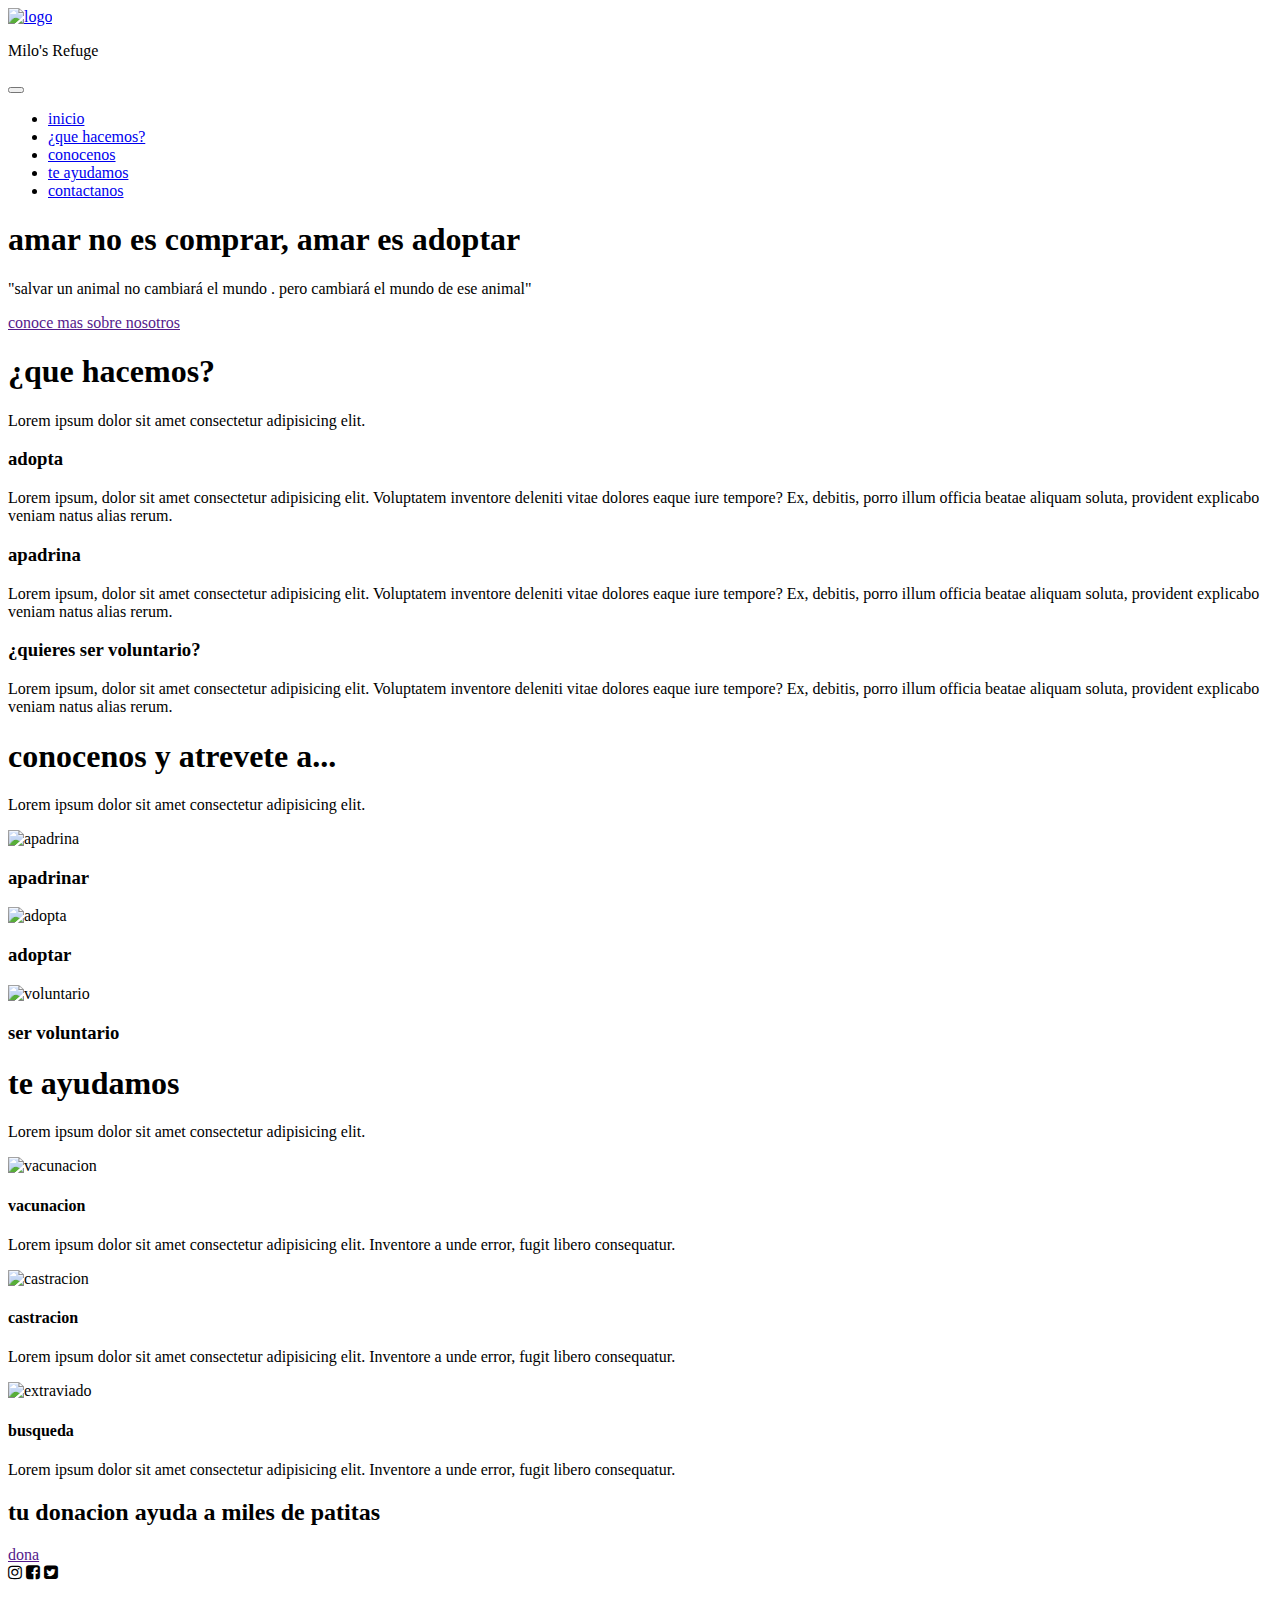
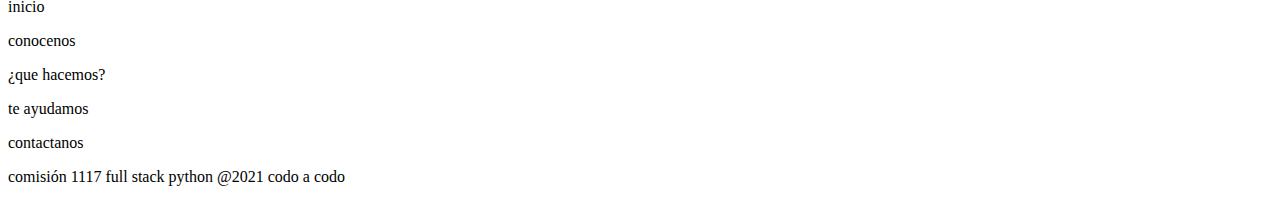
==== index.html @ b8a0d8cb "Primer commit del proyecto" ====
<!DOCTYPE html>
<html lang="en">
<head>
    <meta charset="UTF-8">
    <meta http-equiv="X-UA-Compatible" content="IE=edge">
    <meta name="viewport" content="width=device-width, initial-scale=1.0">
    <link rel="preconnect" href="https://fonts.googleapis.com">
    <link rel="preconnect" href="https://fonts.gstatic.com" crossorigin>
    <link href="https://fonts.googleapis.com/css2?family=Poppins:wght@400;700&display=swap" rel="stylesheet">
    <link rel="stylesheet" href="https://cdnjs.cloudflare.com/ajax/libs/font-awesome/4.7.0/css/font-awesome.min.css">
    <link rel="stylesheet" href="/milosRefugio/CSS/bootstrap.min.css">
    <link rel="stylesheet" href="/milosRefugio/CSS/style.css">
    <title>milo's refuge</title>
</head>
<body>
    <section class="header" >
        <nav class="navbar navbar-expand-lg navbar-light bg-">
            <a href="#"><img src="/milosRefugio/assets/gatito.png" alt="logo"></a>
            <p class="milo">Milo's Refuge</p>
        <div class="container-fluid">
          <button class="navbar-toggler" type="button" data-bs-toggle="collapse" data-bs-target="#navbarTogglerDemo01" aria-controls="navbarTogglerDemo01" aria-expanded="false" aria-label="Toggle navigation">
            <span class="navbar-toggler-icon"></span>
          </button>
          <div class="collapse navbar-collapse" id="navbarTogglerDemo01">
            <ul class="navbar-nav me-auto mb-7 mb-lg-0 ">
              <li class="nav-item2">
                <a class="nav-link text-primary" aria-current="page" href="#">inicio</a>
              </li>
              <li class="nav-item2">
                <a class="nav-link text-white" href="/milosRefugio/queHacemos.html">¿que hacemos?</a>
              </li>
              <li class="nav-item2">
                <a class="nav-link text-white" href="/milosRefugio/conocenos.html">conocenos</a>
              </li>
              <li class="nav-item2">
                <a class="nav-link text-white" href="/milosRefugio/teAyudamos.html">te ayudamos</a>
              </li>
              <li class="nav-item2">
                <a class="nav-link text-white" href="/milosRefugio/teAyudamos.html">contactanos</a>
              </li>
            </ul>
          </div>
        </div>
      </nav>
        <div class="text-box">
            <h1>amar no es comprar, amar es adoptar</h1>
                <p>"salvar un animal no cambiará el mundo . pero cambiará el mundo de ese animal"</p>
                <a href="" class="btn">conoce mas sobre nosotros</a>
        </div>
    </section>

<!---------------- SECCION 1 ---------------->

    <section class="box-section">
        <h1>¿que hacemos?</h1>
            <p>Lorem ipsum dolor sit amet consectetur adipisicing elit.</p>
    
            <div class="row">
                <div class="box-col">
                    <h3>adopta</h3>
                    <p>Lorem ipsum, dolor sit amet consectetur adipisicing elit. 
                        Voluptatem inventore deleniti vitae dolores eaque iure tempore? 
                        Ex, debitis, porro illum officia beatae aliquam soluta, provident 
                        explicabo veniam natus alias rerum.</p>
                </div>
                <div class="box-col">
                    <h3>apadrina</h3>
                    <p>Lorem ipsum, dolor sit amet consectetur adipisicing elit. 
                        Voluptatem inventore deleniti vitae dolores eaque iure tempore? 
                        Ex, debitis, porro illum officia beatae aliquam soluta, provident 
                        explicabo veniam natus alias rerum.</p>
                </div>
                <div class="box-col">
                    <h3>¿quieres ser voluntario?</h3>
                    <p>Lorem ipsum, dolor sit amet consectetur adipisicing elit. 
                        Voluptatem inventore deleniti vitae dolores eaque iure tempore? 
                        Ex, debitis, porro illum officia beatae aliquam soluta, provident 
                        explicabo veniam natus alias rerum.</p>
                </div>
            </div>
        </section>

<!------------------ SECCION 2 ----------------->

    <section class="box-sectionDos">
        <h1>conocenos y atrevete a...</h1>
            <p>Lorem ipsum dolor sit amet consectetur adipisicing elit.</p>

            <div class="row">
                <div class="box-colDos">
                    <img src="/milosRefugio/assets/apadrina.jpg" alt="apadrina">
                        <div class="capa">
                                <h3>apadrinar</h3>
                        </div>
                </div>
                <div class="box-colDos">
                    <img src="/milosRefugio/assets/adopta.jpg" alt="adopta">
                        <div class="capa">
                                <h3>adoptar</h3>
                        </div>
                </div>
                <div class="box-colDos">
                <img src="/milosRefugio/assets/voluntario.jpg" alt="voluntario">
                    <div class="capa">
                            <h3>ser voluntario</h3>
                    </div>
                </div>
            </div>
    </section>

<!----------------------- SECCION 3 ------------------------->

    <section class="ayuda">
        <h1> te ayudamos </h1> 
        <p>Lorem ipsum dolor sit amet consectetur adipisicing elit.</p>

        <div class="row">
            <div class="ayuda-col">
                <img src="/milosRefugio/assets/vacunacion.jpg" alt="vacunacion">
                <h4>vacunacion</h4>
                <p>Lorem ipsum dolor sit amet consectetur adipisicing elit.
                    Inventore a unde error, fugit libero consequatur.</p>
            </div>
            <div class="ayuda-col">
                <img src="/milosRefugio/assets/castracion.jpg" alt="castracion">
                <h4>castracion</h4>
                <p>Lorem ipsum dolor sit amet consectetur adipisicing elit.
                    Inventore a unde error, fugit libero consequatur.</p>
            </div>
            <div class="ayuda-col">
                <img src="/milosRefugio/assets/se busca.jpg" alt="extraviado">
                <h4>busqueda</h4>
                <p>Lorem ipsum dolor sit amet consectetur adipisicing elit.
                    Inventore a unde error, fugit libero consequatur.</p>
            </div>
        </div>
    </section>

    <!------------------ SECCION 4 ----------------->

    <section class="donacion">
        <h2> tu donacion ayuda a miles de patitas </h2>
        <a href="" class="btn">dona</a>
    </section>

    <!------------------ FOOTER ----------------->

    <section class="footer">
            <div class='social'>
                <i class="fa fa-instagram"></i>
                <i class="fa fa-facebook-square"></i>
                <i class="fa fa-twitter-square"></i>
            </div>
            <div class='list'>
                <p>inicio</p>
                <p>conocenos</p>
                <p>¿que hacemos?</p>
                <p>te ayudamos</p>
                <p>contactanos</p>
            </div>
            <p class='copy-right'>
                comisión 1117 full stack python @2021 codo a codo
            </p>
        </section>
   <script src="/milosRefugio/JS/bootstrap.min.js"></script>
</body>
</html>
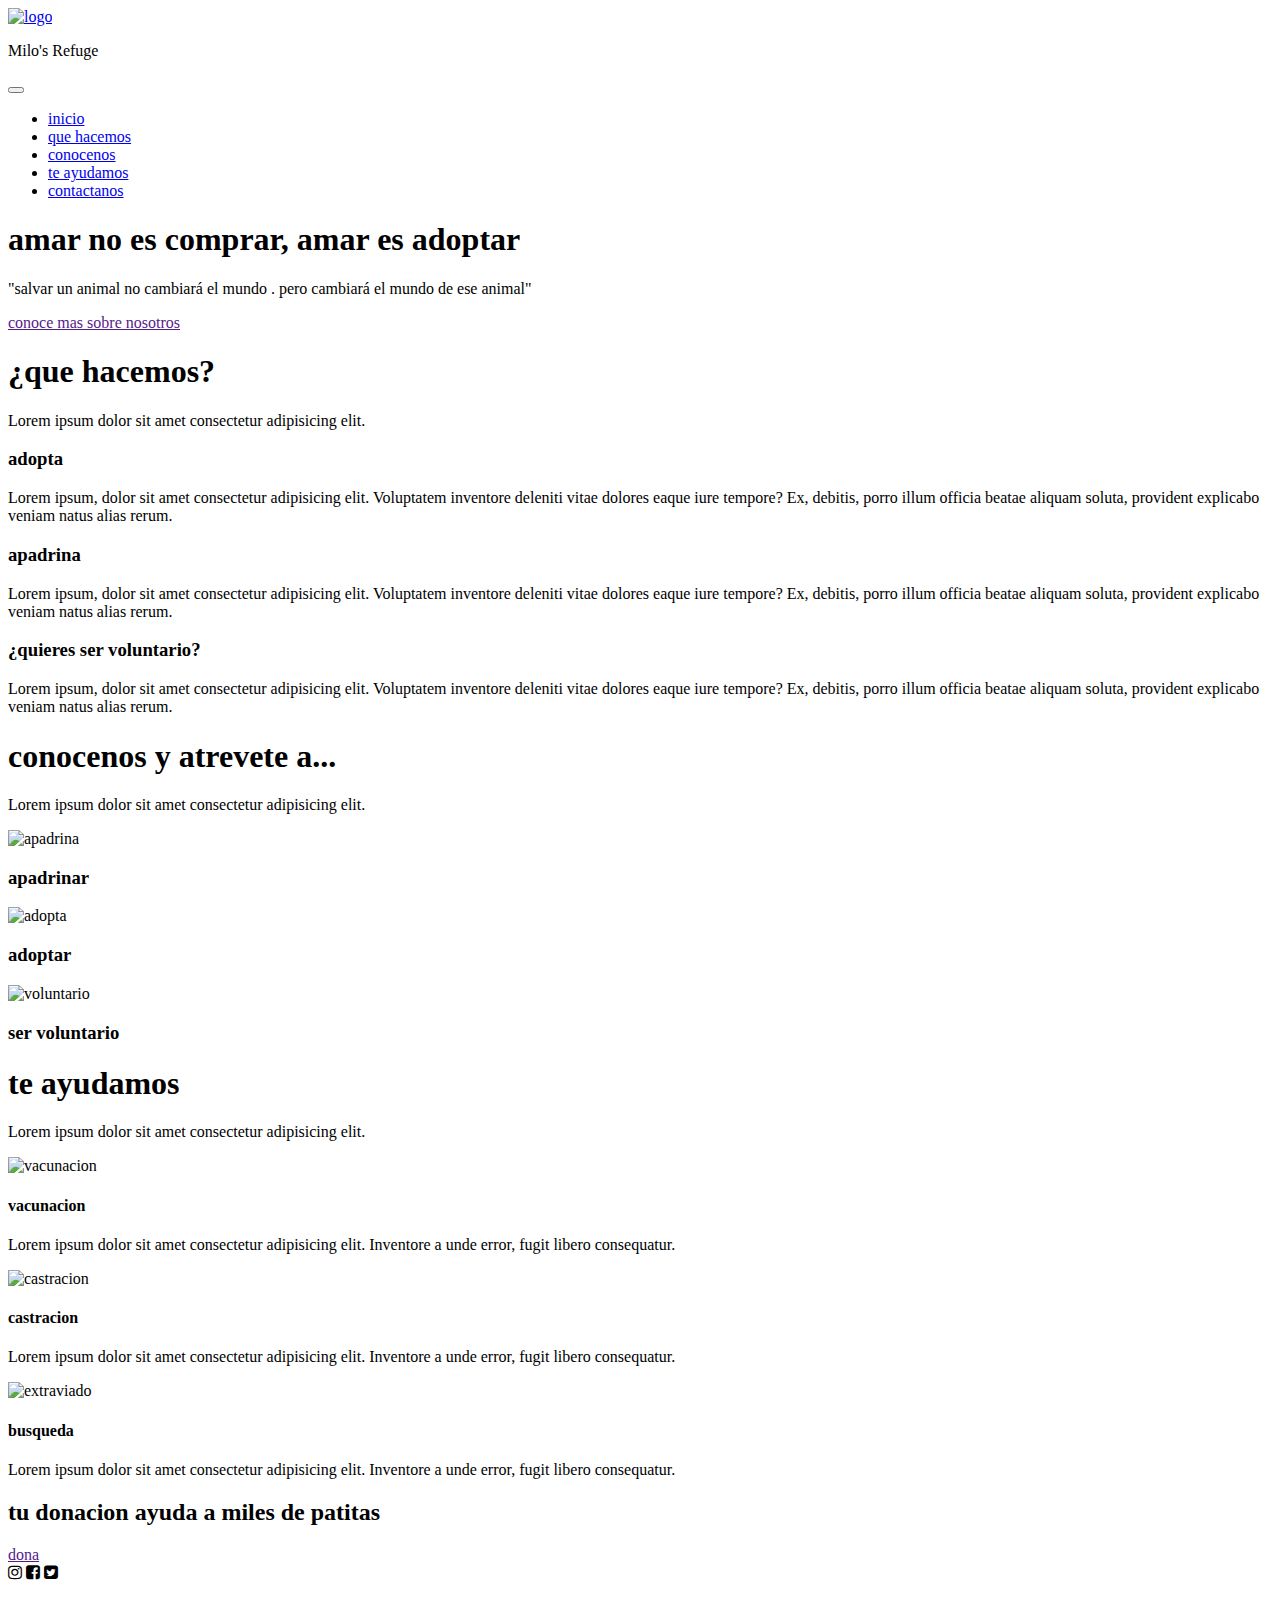
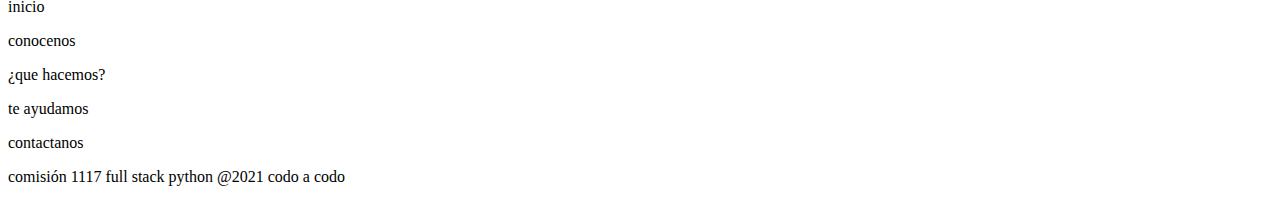
==== commit d2bddc0e: "tercera modificacion y dandole contenidos a las paginas" ====
--- a/index.html
+++ b/index.html
@@ -27,7 +27,7 @@
                 <a class="nav-link text-primary" aria-current="page" href="#">inicio</a>
               </li>
               <li class="nav-item2">
-                <a class="nav-link text-white" href="/milosRefugio/queHacemos.html">¿que hacemos?</a>
+                <a class="nav-link text-white" href="/milosRefugio/queHacemos.html">que hacemos</a>
               </li>
               <li class="nav-item2">
                 <a class="nav-link text-white" href="/milosRefugio/conocenos.html">conocenos</a>
@@ -36,7 +36,7 @@
                 <a class="nav-link text-white" href="/milosRefugio/teAyudamos.html">te ayudamos</a>
               </li>
               <li class="nav-item2">
-                <a class="nav-link text-white" href="/milosRefugio/teAyudamos.html">contactanos</a>
+                <a class="nav-link text-white" href="/milosRefugio/contactanos.html">contactanos</a>
               </li>
             </ul>
           </div>
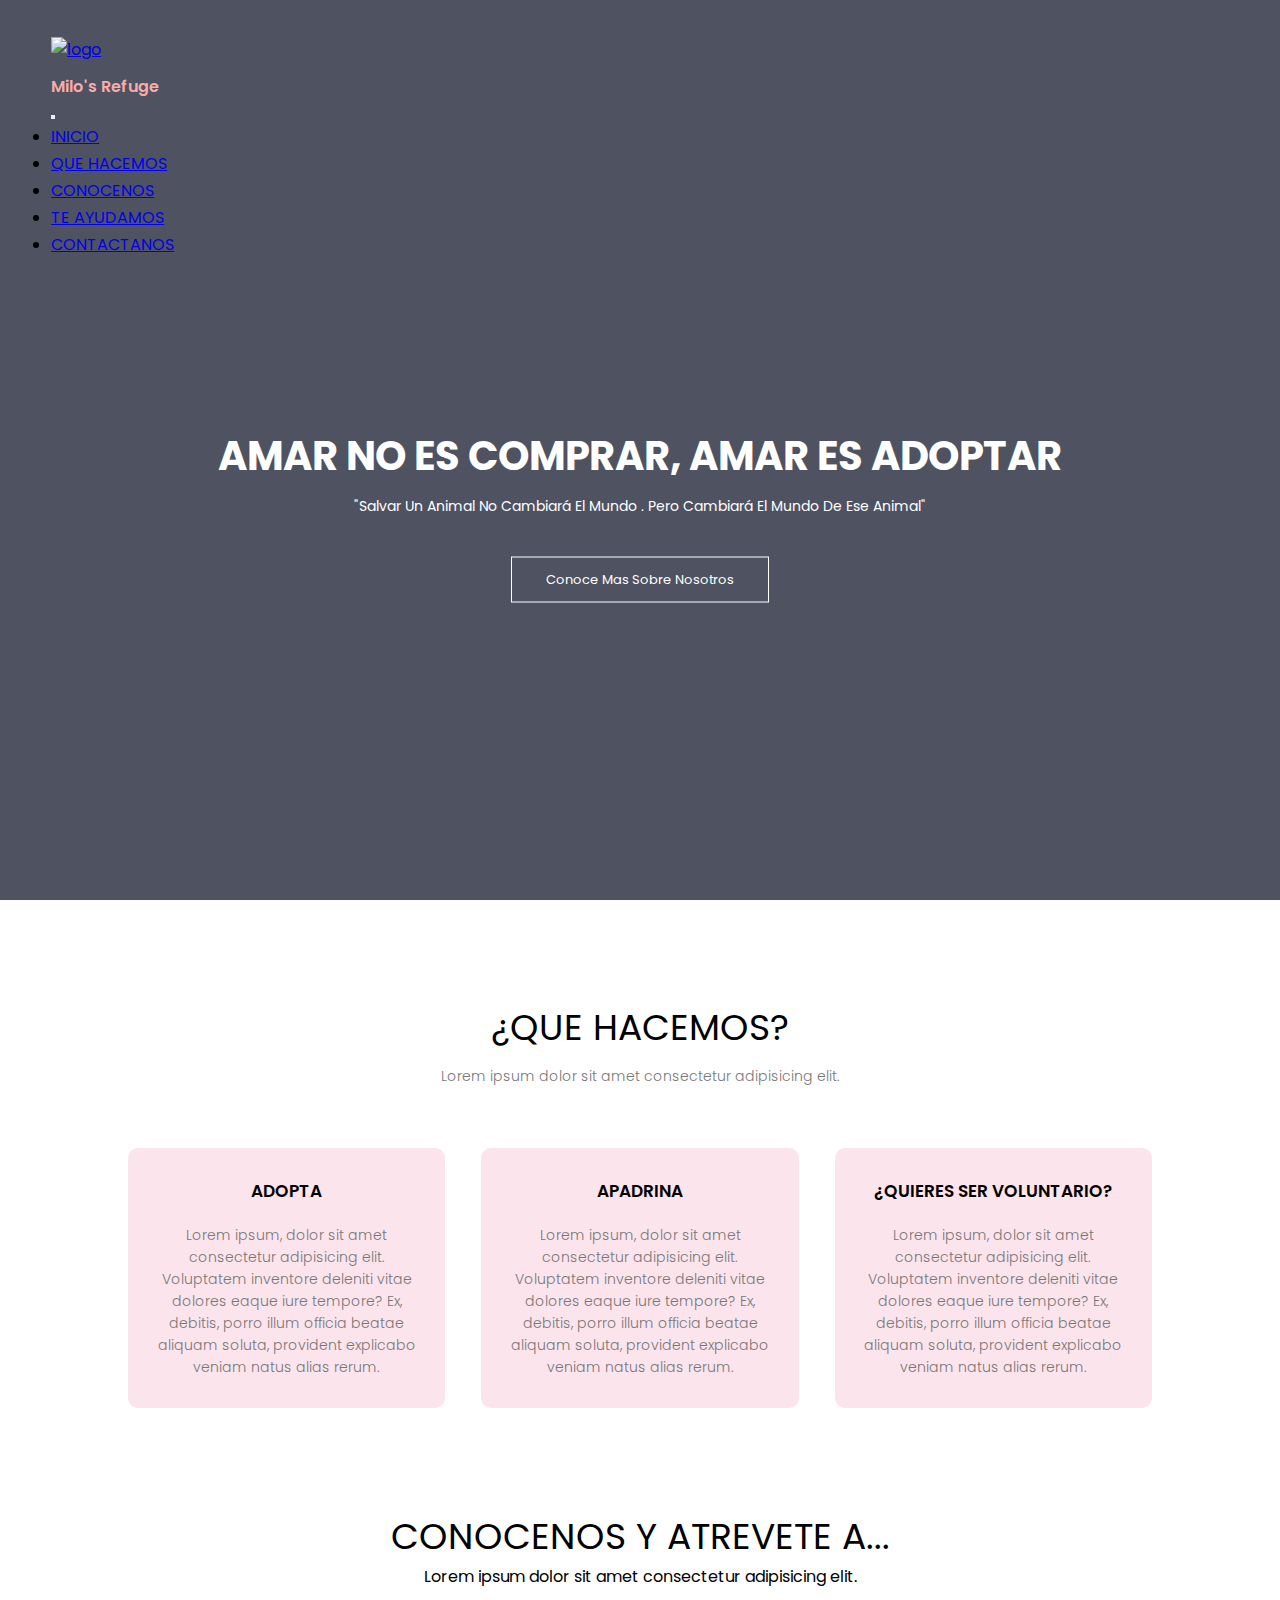
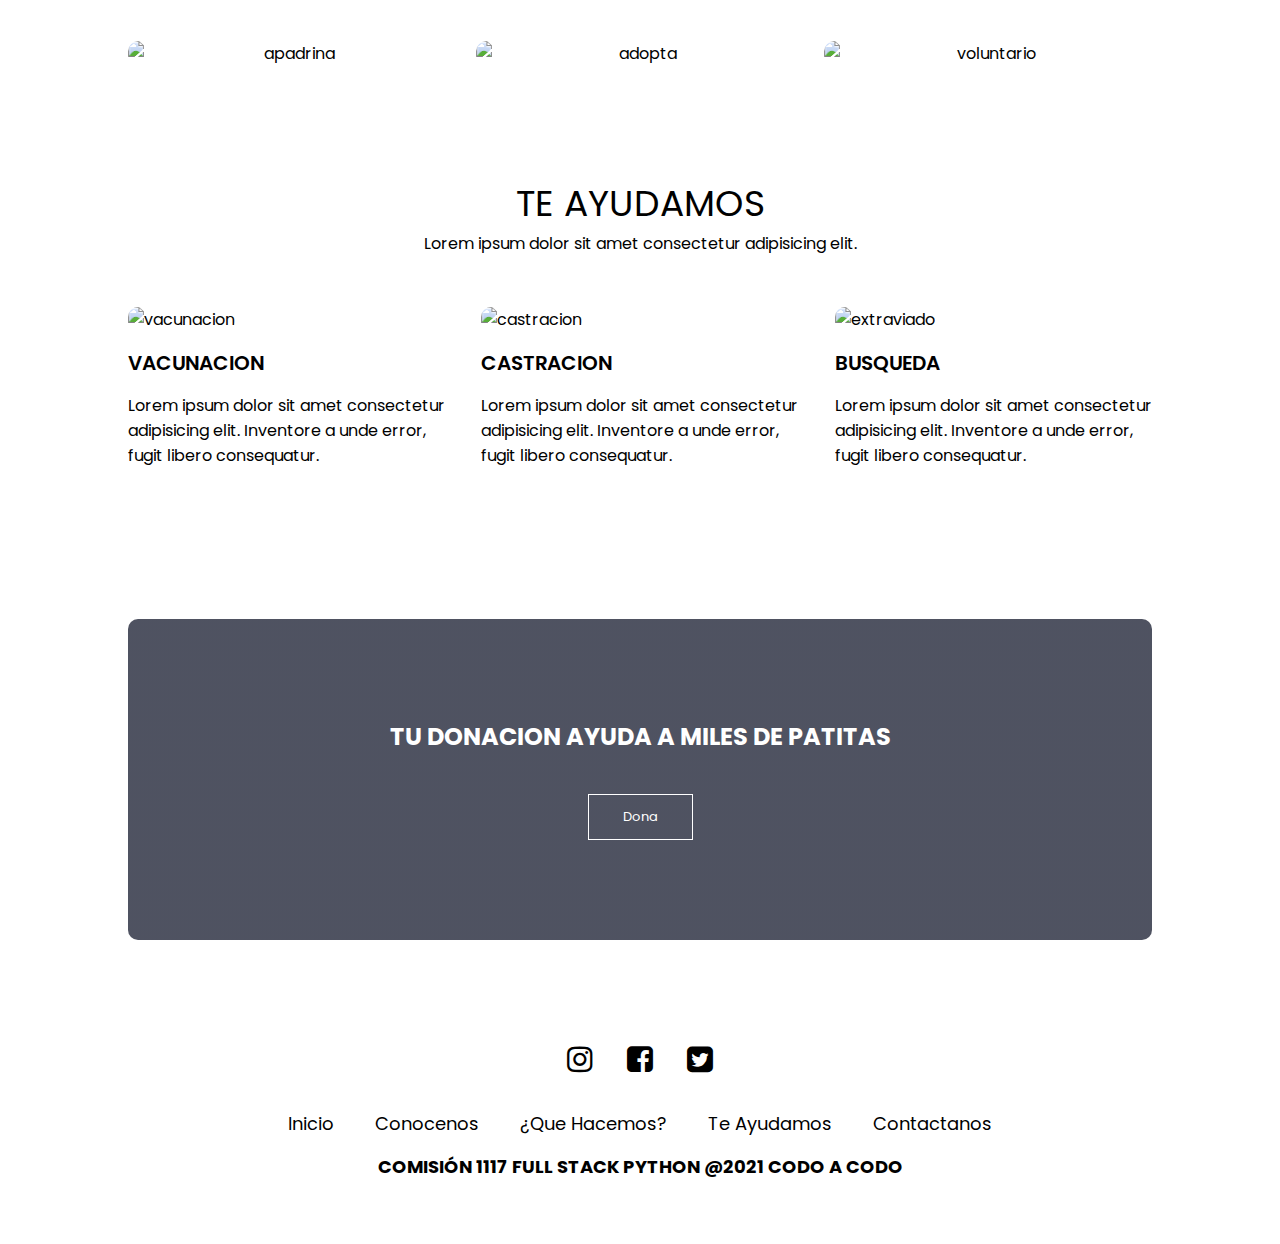
==== commit 0f74ac12: "modificado" ====
--- a/index.html
+++ b/index.html
@@ -9,7 +9,7 @@
     <link href="https://fonts.googleapis.com/css2?family=Poppins:wght@400;700&display=swap" rel="stylesheet">
     <link rel="stylesheet" href="https://cdnjs.cloudflare.com/ajax/libs/font-awesome/4.7.0/css/font-awesome.min.css">
     <link rel="stylesheet" href="/milosRefugio/CSS/bootstrap.min.css">
-    <link rel="stylesheet" href="/milosRefugio/CSS/style.css">
+    <link rel="stylesheet" href="style.css">
     <title>milo's refuge</title>
 </head>
 <body>
--- a/style.css
+++ b/style.css
@@ -0,0 +1,705 @@
+* {
+    padding: 0;
+    margin: 0;
+    font-family: 'Poppins', sans-serif;
+}
+
+/*---------------------HEADER--------------------*/
+
+.header {
+    min-height: 100vh;
+    width: 100%;
+    background-image: linear-gradient(rgba(4, 9, 30, 0.7), rgba(4, 9, 30, 0.7)), url(/milosRefugio/assets/bannerPrincipal.jpg);
+    background-position: center;
+    background-size: cover;
+    position: relative;
+}
+
+nav img {
+    padding-top: 1%;
+    width: 70px;
+
+}
+
+nav {
+    padding: 2% 4%;
+}
+
+.nav-item2 a {
+    text-transform: uppercase;
+    font-weight: 400;
+}
+
+.nav-item2 a::after {
+    content: '';
+    width: 0%;
+    height: 2px;
+    background: #faaca8;
+    display: block;
+    margin: auto;
+    transition: 0.5s;
+}
+
+.nav-item2 a:hover::after {
+    width: 80%;
+}
+
+.milo {
+    color: #faaca8;
+    font-weight: 600;
+    font-size: 16px;
+    margin-top: 1%;
+    margin-right: 2%;
+}
+
+.text-box {
+    margin-top: 5%;
+    width: 90%;
+    color: #fff;
+    position: absolute;
+    top: 50%;
+    left: 50%;
+    transform: translate(-50%, -50%);
+    text-align: center;
+}
+
+.text-box h1 {
+    font-size: 40px;
+    text-transform: uppercase;
+}
+
+.text-box p {
+    margin: 10px 0 40px;
+    font-size: 14px;
+    color: #fff;
+    text-transform: capitalize;
+}
+
+.btn {
+    display: inline-block;
+    text-decoration: none;
+    color: #fff;
+    border: 1px solid #fff;
+    padding: 12px 34px;
+    font-size: 13px;
+    background: transparent;
+    position: relative;
+    cursor: pointer;
+    text-transform: capitalize;
+}
+
+.btn:hover {
+    border: 1px solid #faaca8;
+    background: #faaca8;
+    transition: .5s;
+}
+
+
+/*-----------MEDIA QUERY HEADER-------------*/
+
+@media screen and (max-width: 700px) {
+
+    .text-box h1 {
+        font-size: 14px;
+    }
+
+    .nav-item2 a {
+        text-align: center;
+        font-size: 18px;
+        text-transform: uppercase;
+    }
+
+    .milo {
+        font-size: 12px;
+        margin-top: 5%;
+        margin-bottom: -4%;
+        margin-right: 5%;
+    }
+
+    nav img {
+        width: 50px;
+        position: absolute;
+        margin-left: 66%;
+    }
+}
+
+/*--------------- FIN --------------*/
+
+/*-------------- SECCION 1 ----------------*/
+
+.box-section {
+    width: 80%;
+    margin: auto;
+    text-align: center;
+    padding-top: 100px;
+}
+
+.box-section h1 {
+    text-transform: uppercase;
+    font-size: 36px;
+    font-weight: 400;
+}
+
+.box-section p {
+    color: #777;
+    font-size: 14px;
+    font-weight: 300;
+    line-height: 22px;
+    padding: 10px;
+
+}
+
+.row {
+    margin-top: 5%;
+    display: flex;
+    justify-content: space-between;
+}
+
+.box-col {
+    flex-basis: 31%;
+    background: #FCE4EC;
+    border-radius: 10px;
+    margin-bottom: 5%;
+    padding: 20px 12px;
+    box-sizing: border-box;
+    transition: 0.5s;
+}
+
+.box-col h3 {
+    font-size: 17px;
+    text-transform: uppercase;
+    text-align: center;
+    font-weight: 600;
+    margin: 10px 0;
+}
+
+.box-col:hover {
+    box-shadow: 0 0 20px 0 rgba(0, 0, 0, 0.2)
+}
+
+/*------------ MEDIA QUERY SECCION 1 -----------*/
+
+@media screen and (max-width: 700px) {
+    .row {
+        flex-direction: column;
+    }
+}
+
+/*--------------- FIN --------------*/
+
+/*----------------- SECCION 2 --------------*/
+
+.box-sectionDos {
+    width: 80%;
+    margin: auto;
+    text-align: center;
+    padding-top: 50px;
+}
+
+.box-sectionDos h1 {
+    text-transform: uppercase;
+    font-size: 36px;
+    font-weight: 400;
+}
+
+.box-colDos {
+    flex-basis: 32%;
+    border-radius: 10px;
+    margin-bottom: 30px;
+    position: relative;
+    overflow: hidden;
+}
+
+.box-colDos img {
+    width: 100%;
+    border-radius: 10px;
+    display: block;
+}
+
+.capa {
+    background: transparent;
+    height: 100%;
+    width: 100%;
+    position: absolute;
+    top: 0;
+    left: 0;
+    transition: 0.5s;
+}
+
+.capa:hover {
+    background: linear-gradient(to bottom, #ddd6f3, #faaca8);
+}
+
+.capa h3 {
+    width: 100%;
+    font-weight: 400;
+    color: #fff;
+    font-size: 30px;
+    bottom: 0;
+    left: 50%;
+    transform: translateX(-50%);
+    position: absolute;
+    text-transform: capitalize;
+    opacity: 0;
+    transition: 1s;
+}
+
+.capa:hover h3 {
+    bottom: 49%;
+    opacity: 1;
+}
+
+/*------------------ FIN -------------------*/
+
+/*------------------- SECCION 3 -------------------*/
+
+.ayuda {
+    width: 80%;
+    margin: auto;
+    text-align: center;
+    padding-top: 80px;
+}
+
+.ayuda h1 {
+    text-transform: uppercase;
+    font-size: 36px;
+    font-weight: 400;
+
+}
+
+.ayuda-col {
+    flex-basis: 31%;
+    border-radius: 10px;
+    margin-bottom: 5%;
+    text-align: left;
+}
+
+.ayuda-col img {
+    width: 100%;
+    border-radius: 10px;
+}
+
+.ayuda-col p {
+    padding: 0;
+    text-align: left;
+}
+
+.ayuda-col h4 {
+    font-weight: 600;
+    margin-bottom: 15px;
+    margin-top: 16px;
+    text-align: left;
+    font-size: 20px;
+    text-transform: uppercase;
+}
+
+/*--------------------- FIN -------------------*/
+
+/*---------------------- SECCION 4 ---------------------*/
+
+.donacion {
+    margin: 100px auto;
+    width: 80%;
+    background-image: linear-gradient(rgba(4, 9, 30, 0.7), rgba(4, 9, 30, 0.7)), url(/milosRefugio/assets/donacion.jpg);
+    background-position: center;
+    background-size: cover;
+    text-align: center;
+    border-radius: 10px;
+    padding: 100px 0;
+}
+
+.donacion h2 {
+    color: #fff;
+    text-transform: uppercase;
+    margin-bottom: 40px;
+    padding: 0;
+}
+
+/*---------- MEDIA QUERY SECCION 4 -----------*/
+
+@media screen and (max-width: 700px) {
+    .donacion h2 {
+        font-size: 20px;
+    }
+}
+
+/*------------------- FIN ---------------------*/
+
+/*-------------------- QUE HACEMOS SECCION ----------------------*/
+
+.sub-header {
+    min-height: 60vh;
+    width: 100%;
+    background-image: linear-gradient(rgba(4, 9, 30, 0.7), rgba(4, 9, 30, 0.7)), url(/milosRefugio/assets/bannerPuppies.jpg);
+    background-position: center;
+    background-size: cover;
+    color: #fff;
+}
+
+.sub-header h1 {
+    text-align: center;
+    margin-top: 100px;
+    text-transform: uppercase;
+}
+
+.content {
+    width: 80%;
+    margin: auto;
+    padding-top: 30px;
+    padding-bottom: 10%;
+}
+
+.content-col {
+    flex-basis: 48%;
+    padding: 30px 2px;
+}
+
+.content-col img {
+    margin-top: 25%;
+    border-radius: 10px;
+    height: 60%;
+    width: 100%;
+}
+
+.content-col h2 {
+    text-align: center;
+    padding-top: 0;
+    text-transform: uppercase;
+    font-weight: 400;
+}
+
+.content-col p {
+    padding: 15px 0 25px;
+    text-align: justify;
+}
+
+.chance-btn {
+    margin-left: 25%;
+    border: 1px solid #faaca8;
+    background: transparent;
+    color: #faaca8;
+
+}
+
+.chance-btn:hover {
+    color: #fff;
+    transition: .5s;
+}
+
+/*--------------------- FIN ----------------------*/
+
+/*---------------- CONOCENOS SECCION --------------------*/
+
+.sub-header-section {
+    min-height: 60vh;
+    width: 100%;
+    background-image: linear-gradient(rgba(4, 9, 30, 0.7), rgba(4, 9, 30, 0.7)), url(/milosRefugio/assets/bannerCat.jpg);
+    background-position: center;
+    background-size: cover;
+}
+
+.box-sectionDos h2 {
+    text-transform: uppercase;
+    font-weight: 400;
+}
+
+.boxContent {
+    margin-top: 5%;
+}
+
+.boxContentDos h2 {
+    font-size: 35px;
+    text-transform: uppercase;
+    font-size: 30px;
+    font-weight: 400;
+    text-align: center;
+}
+
+.boxContentDos p {
+    text-align: justify;
+    font-size: 16px;
+    padding: 15px 150px 10px;
+}
+
+.ayuda .content {
+    margin-top: -10%;
+    margin-bottom: -9%;
+}
+
+.sub-header-section h1 {
+    text-align: center;
+    margin-top: 100px;
+    text-transform: uppercase;
+    color: #fff;
+}
+
+.ayuda-col .content {
+    flex-basis: 31%;
+    border-radius: 10px;
+    margin-bottom: 5%;
+    text-align: justify;
+}
+
+.ayuda .content h4 {
+    text-align: center;
+}
+
+.ayuda .content p {
+    text-align: justify;
+}
+
+/*---------------- FIN -------------------*/
+
+/*----------------- AYUDAMOS SECCION ----------------*/
+
+.header-ayuda {
+    min-height: 60vh;
+    width: 100%;
+    background-image: linear-gradient(rgba(4, 9, 30, 0.7), rgba(4, 9, 30, 0.7)), url(/milosRefugio/assets/bannerCatDog.jpg);
+    background-position: center;
+    background-size: cover;
+    color: #fff;
+}
+
+.header-ayuda h1 {
+    text-align: center;
+    margin-top: 100px;
+    text-transform: uppercase;
+    color: #fff;
+}
+
+.ayudantia h2 {
+    text-transform: uppercase;
+}
+
+.ayudantia p {
+    text-transform: capitalize;
+    text-align: justify;
+}
+
+.ayudantia h4 {
+    text-align: center;
+}
+
+.ayudantia .importante {
+    color: #faaca8;
+    font-weight: bold;
+    text-transform: uppercase;
+    text-align: center;
+}
+
+.blog h3 {
+    background: #faaca8;
+    color: #fff;
+    padding: 7px 8px;
+    font-size: 20px;
+    text-transform: uppercase;
+    font-weight: 400;
+    text-align: center;
+    margin: 20px 90px 20px;
+}
+
+.blog div {
+    padding: 4px;
+    text-transform: capitalize;
+    color: #000;
+    font-size: 20px;
+}
+
+.formulario {
+    margin-bottom: 7%;
+    text-align: center;
+    border: 2px solid #777;
+    margin-left: 20%;
+    margin-right: 20%;
+}
+
+.formulario p {
+    margin-top: 1%;
+    font-weight: 700;
+    color: #CB4335;
+    font-size: 18px;
+}
+
+/*--------------- FIN --------------*/
+
+
+/*-------------------- CONTACTANOS SECCION -----------------------*/
+
+.header-contacto {
+    min-height: 60vh;
+    width: 100%;
+    background-image: linear-gradient(rgba(4, 9, 30, 0.7), rgba(4, 9, 30, 0.7)), url(/milosRefugio/assets/bannerContactos.jpeg);
+    background-position: center;
+    background-size: cover;
+    color: #fff;
+}
+
+.header-contacto h1 {
+    margin-top: 100px;
+    text-align: center;
+    text-transform: uppercase;
+    color: #fff;
+}
+
+.ubicacion {
+    width: 80%;
+    margin: auto;
+    padding-top: 5%;
+    padding-bottom: 3%;
+}
+
+.ubicacion iframe {
+    width: 100%;
+}
+
+.cantactanos {
+    width: 80%;
+    margin: auto;
+}
+
+.contactanos-col {
+    flex-basis: 48%;
+    margin-bottom: 30px;
+}
+
+.contactanos-col div {
+    display: flex;
+    align-items: center;
+    margin-bottom: 40px;
+}
+
+.contactanos-col .fa {
+    font-size: 28px;
+    color: #faaca8;
+    margin: 10px;
+    margin-right: 20px;
+}
+
+.contactanos-col div p {
+    padding: 0;
+    text-transform: capitalize;
+    font-size: 16px;
+}
+
+.contactanos-col div h5 {
+    font-size: 18px;
+    margin-bottom: 5px;
+    font-weight: 600;
+    text-transform: uppercase;
+}
+
+.contactanos-col input textarea {
+    width: 100%;
+    padding: 15px;
+    margin-bottom: 17px;
+    outline: none;
+    border: 3px solid #faaca8;
+}
+
+.form {
+    max-inline-size: 550px;
+    margin: auto;
+}
+
+.form label {
+    display: block;
+    margin-block-start: 1em;
+    margin-block-end: .5em;
+    padding-inline-start: .5em;
+}
+
+.form label span {
+    color: #DA1414;
+}
+
+.form input,
+.form textarea {
+    box-sizing: border-box;
+    width: 100%;
+    font-size: 1rem;
+    padding: .8em;
+    border-radius: 10px;
+    border: 1px solid #777;
+}
+
+
+input::-webkit-input-placeholder {
+    color: #0F0A0A88;
+}
+
+.contact {
+    margin-block-end: 5em;
+}
+
+#trucazo {
+    opacity: 0;
+}
+
+.tag {
+    text-transform: uppercase;
+    text-align: center;
+}
+
+/*------------------ FOOTER --------------------*/
+
+.footer .social {
+    text-align: center;
+    padding-bottom: 25px;
+}
+
+.footer .social .fa {
+    font-size: 30px;
+    width: 40px;
+    height: 40px;
+    line-height: 38px;
+    display: inline-block;
+    text-align: center;
+    margin: 0 8px;
+}
+
+.footer .social .fa:hover {
+    color: #faaca8;
+}
+
+.footer .list {
+    margin-top: 0;
+    padding: 0;
+    font-size: 18px;
+    line-height: 8px;
+    margin-bottom: 0;
+    text-align: center;
+}
+
+.footer .list p {
+    display: inline-block;
+    padding: 15px 18px;
+    text-transform: capitalize;
+}
+
+.footer .copy-right {
+    font-weight: bold;
+    padding-bottom: 5%;
+    margin-top: 10px;
+    text-align: center;
+    font-size: 18px;
+    text-transform: uppercase;
+}
+
+
+/*-------------- MEDIA QUERY FOOTER ---------*/
+
+@media screen and (max-width: 700px) {
+
+    .footer .copy-right {
+        font-size: 12px;
+    }
+
+    .footer .list {
+        font-size: 14px;
+    }
+
+    .footer .social .fa {
+        font-size: 26px;
+    }
+}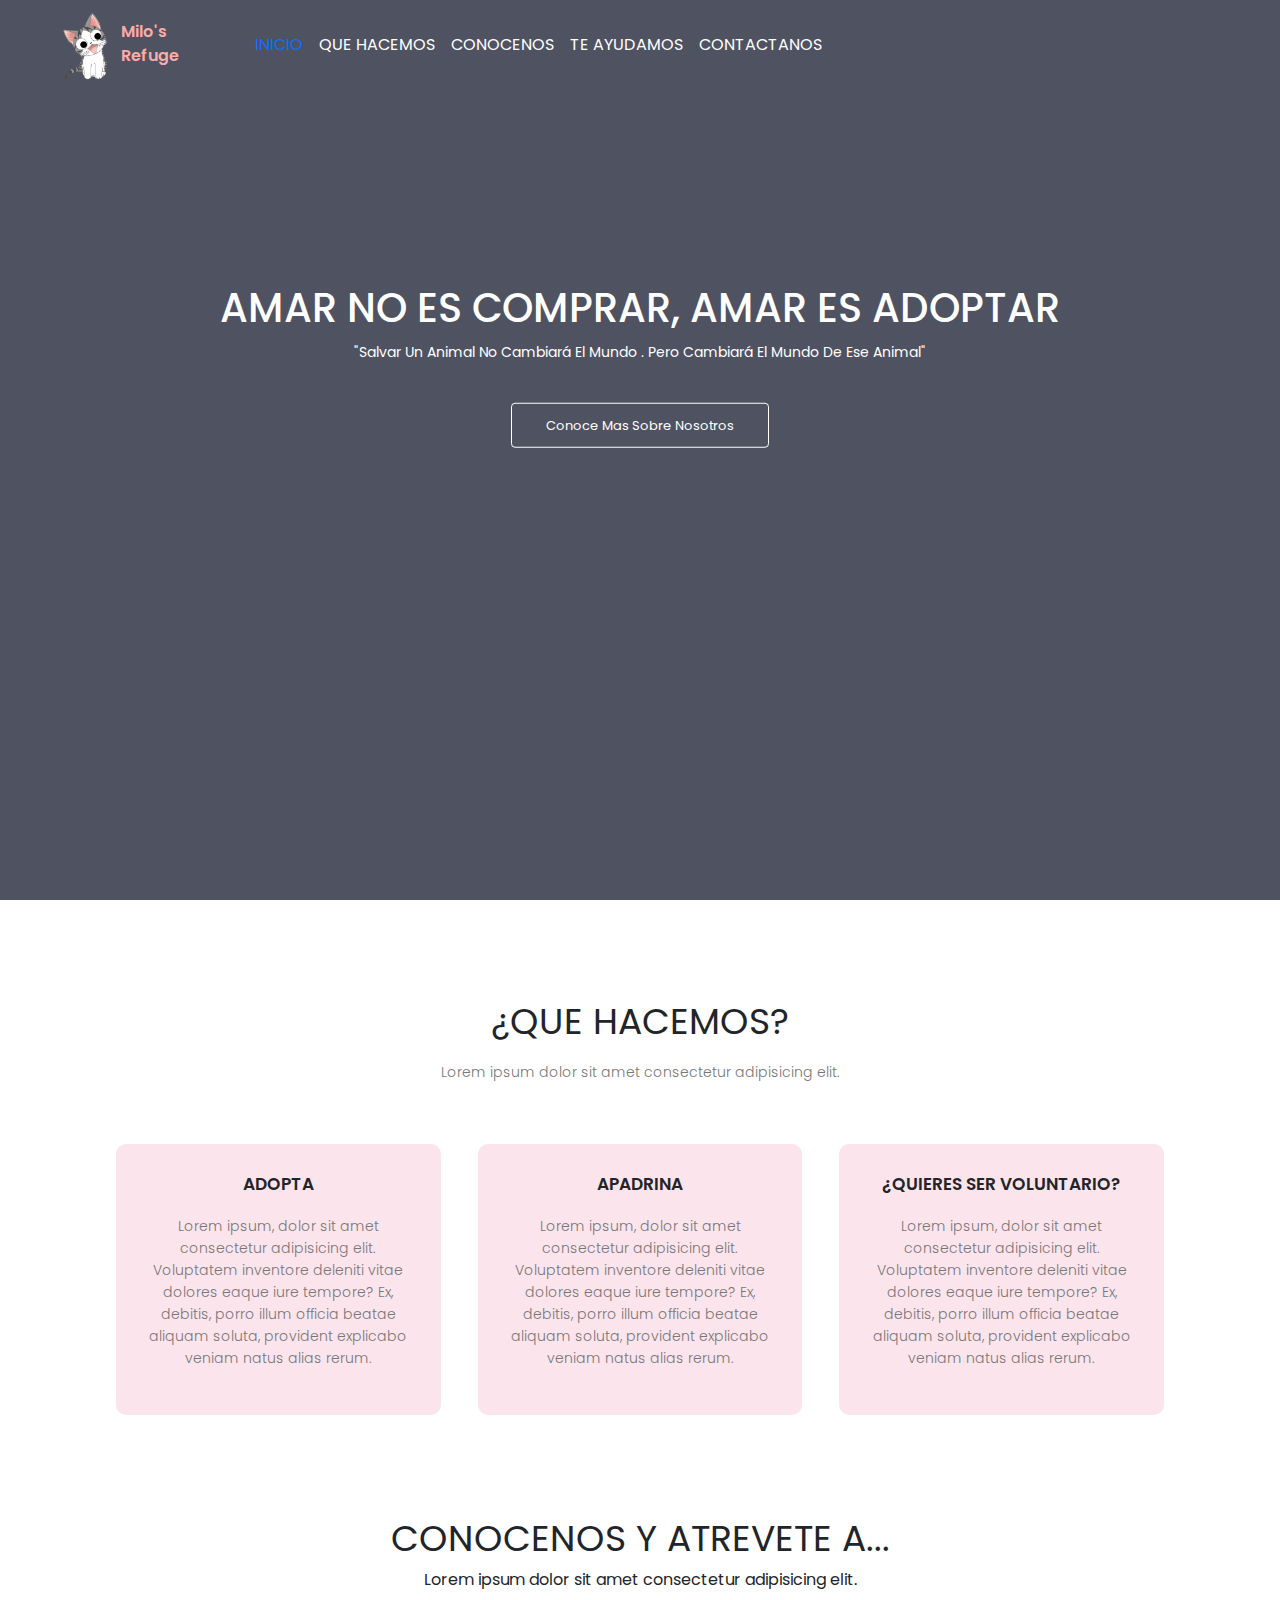
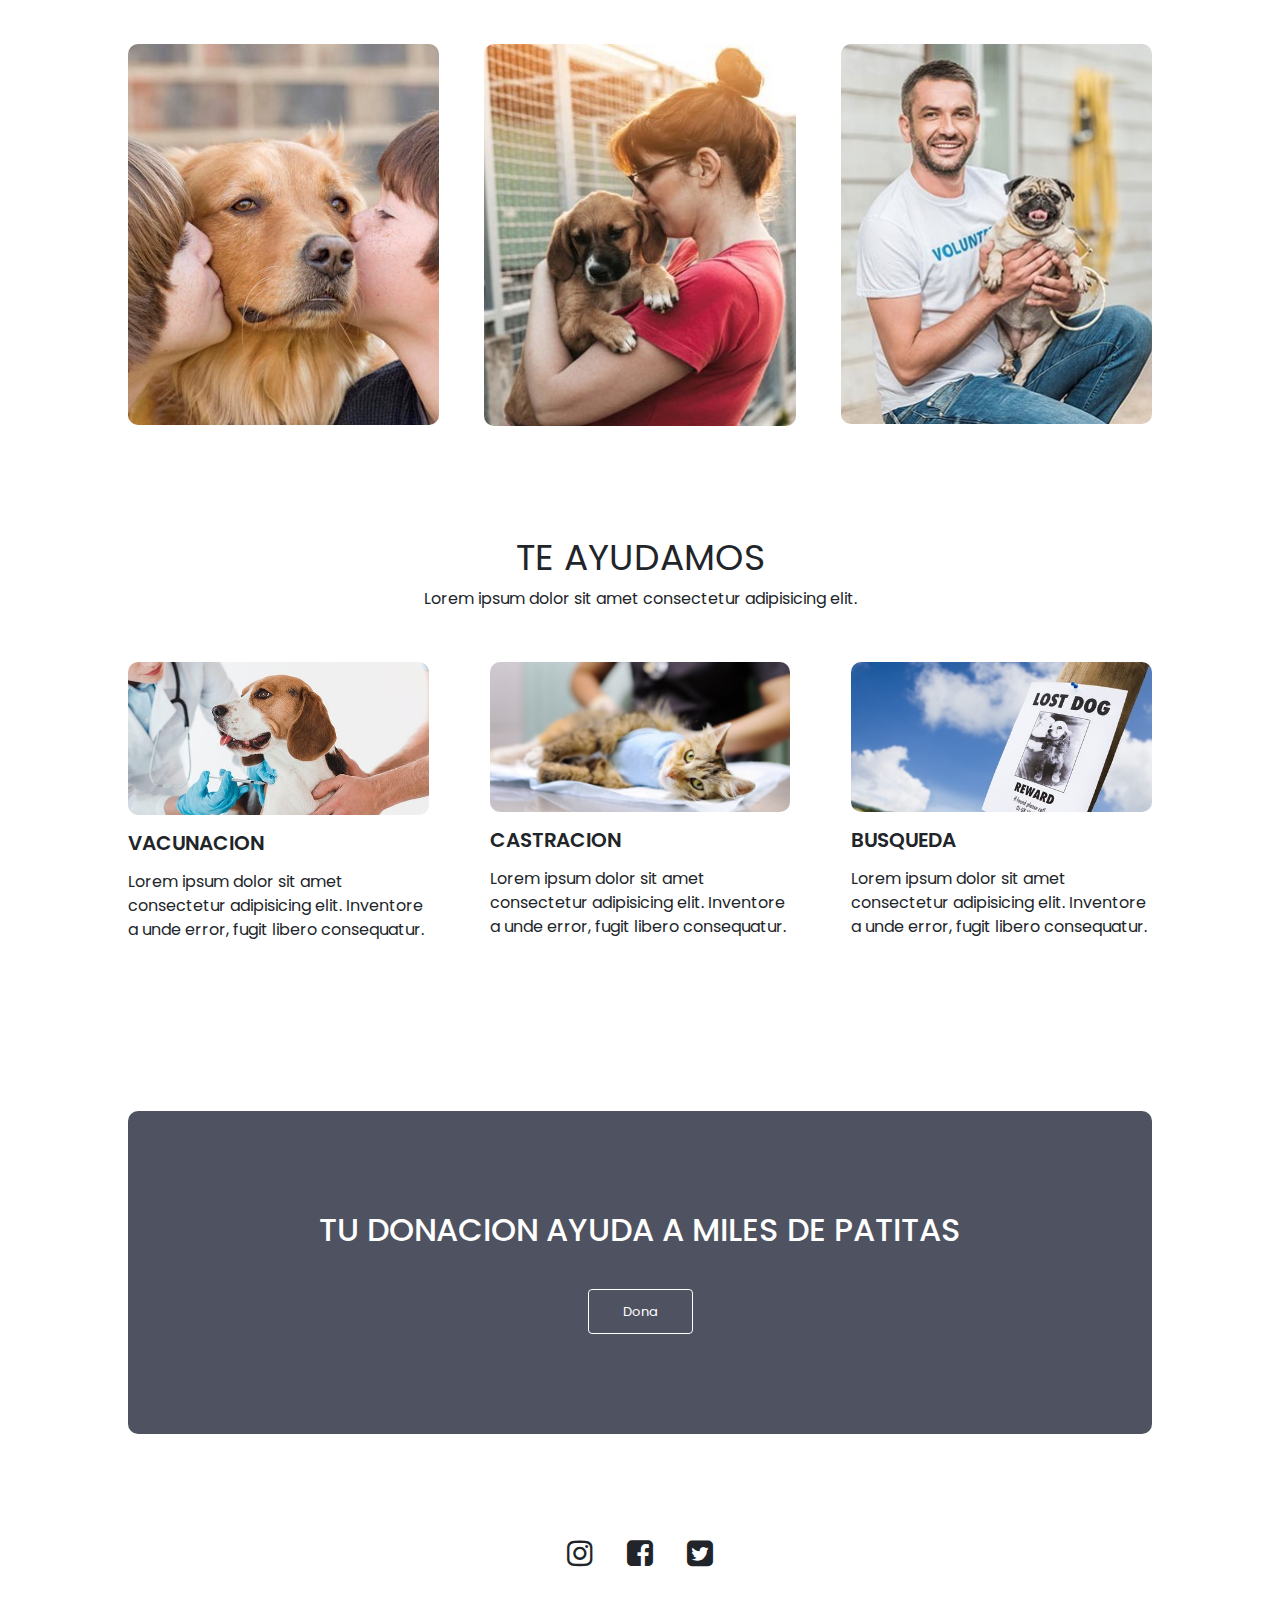
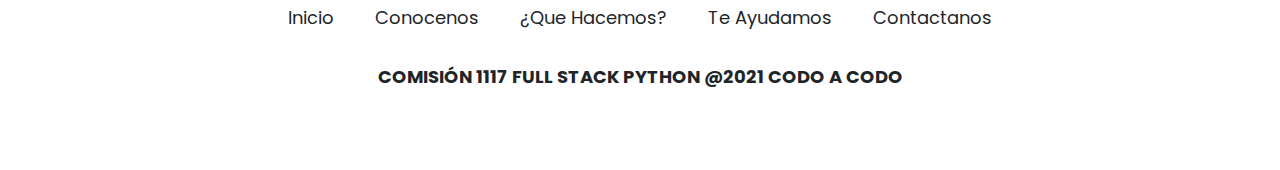
==== commit 3f634fb1: "linkeando mejor la hoja de estilo y las imagenes" ====
--- a/index.html
+++ b/index.html
@@ -8,14 +8,14 @@
     <link rel="preconnect" href="https://fonts.gstatic.com" crossorigin>
     <link href="https://fonts.googleapis.com/css2?family=Poppins:wght@400;700&display=swap" rel="stylesheet">
     <link rel="stylesheet" href="https://cdnjs.cloudflare.com/ajax/libs/font-awesome/4.7.0/css/font-awesome.min.css">
-    <link rel="stylesheet" href="/milosRefugio/CSS/bootstrap.min.css">
-    <link rel="stylesheet" href="style.css">
+    <link rel="stylesheet" href="CSS/bootstrap.min.css">
+    <link rel="stylesheet" href="CSS/style.css">
     <title>milo's refuge</title>
 </head>
 <body>
     <section class="header" >
         <nav class="navbar navbar-expand-lg navbar-light bg-">
-            <a href="#"><img src="/milosRefugio/assets/gatito.png" alt="logo"></a>
+            <a href="#"><img src="assets/gatito.png" alt="logo"></a>
             <p class="milo">Milo's Refuge</p>
         <div class="container-fluid">
           <button class="navbar-toggler" type="button" data-bs-toggle="collapse" data-bs-target="#navbarTogglerDemo01" aria-controls="navbarTogglerDemo01" aria-expanded="false" aria-label="Toggle navigation">
@@ -27,26 +27,27 @@
                 <a class="nav-link text-primary" aria-current="page" href="#">inicio</a>
               </li>
               <li class="nav-item2">
-                <a class="nav-link text-white" href="/milosRefugio/queHacemos.html">que hacemos</a>
+                <a class="nav-link text-white" href="queHacemos.html">que hacemos</a>
               </li>
               <li class="nav-item2">
-                <a class="nav-link text-white" href="/milosRefugio/conocenos.html">conocenos</a>
+                <a class="nav-link text-white" href="conocenos.html">conocenos</a>
               </li>
               <li class="nav-item2">
-                <a class="nav-link text-white" href="/milosRefugio/teAyudamos.html">te ayudamos</a>
+                <a class="nav-link text-white" href="teAyudamos.html">te ayudamos</a>
               </li>
               <li class="nav-item2">
-                <a class="nav-link text-white" href="/milosRefugio/contactanos.html">contactanos</a>
+                <a class="nav-link text-white" href="contactanos.html">contactanos</a>
               </li>
             </ul>
           </div>
         </div>
-      </nav>
         <div class="text-box">
             <h1>amar no es comprar, amar es adoptar</h1>
                 <p>"salvar un animal no cambiará el mundo . pero cambiará el mundo de ese animal"</p>
                 <a href="" class="btn">conoce mas sobre nosotros</a>
         </div>
+      </nav>
+        
     </section>
 
 <!---------------- SECCION 1 ---------------->
@@ -88,19 +89,19 @@
 
             <div class="row">
                 <div class="box-colDos">
-                    <img src="/milosRefugio/assets/apadrina.jpg" alt="apadrina">
+                    <img src="assets/apadrina.jpg" alt="apadrina">
                         <div class="capa">
                                 <h3>apadrinar</h3>
                         </div>
                 </div>
                 <div class="box-colDos">
-                    <img src="/milosRefugio/assets/adopta.jpg" alt="adopta">
+                    <img src="assets/adopta.jpg" alt="adopta">
                         <div class="capa">
                                 <h3>adoptar</h3>
                         </div>
                 </div>
                 <div class="box-colDos">
-                <img src="/milosRefugio/assets/voluntario.jpg" alt="voluntario">
+                <img src="assets/voluntario.jpg" alt="voluntario">
                     <div class="capa">
                             <h3>ser voluntario</h3>
                     </div>
@@ -116,19 +117,19 @@
 
         <div class="row">
             <div class="ayuda-col">
-                <img src="/milosRefugio/assets/vacunacion.jpg" alt="vacunacion">
+                <img src="assets/vacunacion.jpg" alt="vacunacion">
                 <h4>vacunacion</h4>
                 <p>Lorem ipsum dolor sit amet consectetur adipisicing elit.
                     Inventore a unde error, fugit libero consequatur.</p>
             </div>
             <div class="ayuda-col">
-                <img src="/milosRefugio/assets/castracion.jpg" alt="castracion">
+                <img src="assets/castracion.jpg" alt="castracion">
                 <h4>castracion</h4>
                 <p>Lorem ipsum dolor sit amet consectetur adipisicing elit.
                     Inventore a unde error, fugit libero consequatur.</p>
             </div>
             <div class="ayuda-col">
-                <img src="/milosRefugio/assets/se busca.jpg" alt="extraviado">
+                <img src="assets/se busca.jpg" alt="extraviado">
                 <h4>busqueda</h4>
                 <p>Lorem ipsum dolor sit amet consectetur adipisicing elit.
                     Inventore a unde error, fugit libero consequatur.</p>
@@ -162,6 +163,6 @@
                 comisión 1117 full stack python @2021 codo a codo
             </p>
         </section>
-   <script src="/milosRefugio/JS/bootstrap.min.js"></script>
+   <script src="JS/bootstrap.min.js"></script>
 </body>
 </html>--- a/CSS/style.css
+++ b/CSS/style.css
@@ -0,0 +1,706 @@
+* {
+    padding: 0;
+    margin: 0;
+    font-family: 'Poppins', sans-serif;
+}
+
+/*---------------------HEADER--------------------*/
+
+.header {
+    min-height: 100vh;
+    width: 100%;
+    background-image: linear-gradient(rgba(4, 9, 30, 0.7), rgba(4, 9, 30, 0.7)), url(/milosRefugio/assets/bannerPrincipal.jpg);
+    background-position: center;
+    background-size: cover;
+    position: relative;
+}
+
+nav img {
+    padding-top: 1%;
+    width: 70px;
+
+}
+
+nav {
+    padding: 2% 4%;
+}
+
+.nav-item2 a {
+    text-transform: uppercase;
+    font-weight: 400;
+}
+
+.nav-item2 a::after {
+    content: '';
+    width: 0%;
+    height: 2px;
+    background: #faaca8;
+    display: block;
+    margin: auto;
+    transition: 0.5s;
+}
+
+.nav-item2 a:hover::after {
+    width: 80%;
+}
+
+.milo {
+    color: #faaca8;
+    font-weight: 600;
+    font-size: 16px;
+    margin-top: 1%;
+    margin-right: 2%;
+}
+
+.text-box {
+    margin-top: 25%;
+    width: 90%;
+    color: #fff;
+    position: absolute;
+    top: 50%;
+    left: 50%;
+    transform: translate(-50%, -50%);
+    text-align: center;
+}
+
+.text-box h1 {
+    font-size: 40px;
+    text-transform: uppercase;
+}
+
+.text-box p {
+    margin: 10px 0 40px;
+    font-size: 14px;
+    color: #fff;
+    text-transform: capitalize;
+}
+
+.btn {
+    display: inline-block;
+    text-decoration: none;
+    color: #fff;
+    border: 1px solid #fff;
+    padding: 12px 34px;
+    font-size: 13px;
+    background: transparent;
+    position: relative;
+    cursor: pointer;
+    text-transform: capitalize;
+}
+
+.btn:hover {
+    border: 1px solid #faaca8;
+    background: #faaca8;
+    transition: .5s;
+}
+
+
+/*-----------MEDIA QUERY HEADER-------------*/
+
+@media screen and (max-width: 700px) {
+
+    .text-box {
+        margin-top: 50%;
+    }
+
+    .text-box h1 {
+        font-weight: 600;
+        font-size: 18px;
+    }
+
+    .nav-item2 a {
+        text-align: center;
+        font-size: 18px;
+        text-transform: uppercase;
+    }
+
+    .milo {
+        font-size: 12px;
+        margin-top: 5%;
+        margin-bottom: -4%;
+        margin-right: 5%;
+    }
+
+    nav img {
+        width: 50px;
+        position: absolute;
+        margin-left: 66%;
+    }
+}
+
+/*--------------- FIN --------------*/
+
+/*-------------- SECCION 1 ----------------*/
+
+.box-section {
+    width: 80%;
+    margin: auto;
+    text-align: center;
+    padding-top: 100px;
+}
+
+.box-section h1 {
+    text-transform: uppercase;
+    font-size: 36px;
+    font-weight: 400;
+}
+
+.box-section p {
+    color: #777;
+    font-size: 14px;
+    font-weight: 300;
+    line-height: 22px;
+    padding: 10px;
+
+}
+
+.row {
+    margin-top: 5%;
+    display: flex;
+    justify-content: space-between;
+}
+
+.box-col {
+    flex-basis: 31%;
+    background: #FCE4EC;
+    border-radius: 10px;
+    margin-bottom: 5%;
+    padding: 20px 12px;
+    box-sizing: border-box;
+    transition: 0.5s;
+}
+
+.box-col h3 {
+    font-size: 17px;
+    text-transform: uppercase;
+    text-align: center;
+    font-weight: 600;
+    margin: 10px 0;
+}
+
+.box-col:hover {
+    box-shadow: 0 0 20px 0 rgba(0, 0, 0, 0.2)
+}
+
+/*------------ MEDIA QUERY SECCION 1 -----------*/
+
+@media screen and (max-width: 700px) {
+    .row {
+        flex-direction: column;
+    }
+}
+
+/*--------------- FIN --------------*/
+
+/*----------------- SECCION 2 --------------*/
+
+.box-sectionDos {
+    width: 80%;
+    margin: auto;
+    text-align: center;
+    padding-top: 50px;
+}
+
+.box-sectionDos h1 {
+    text-transform: uppercase;
+    font-size: 36px;
+    font-weight: 400;
+}
+
+.box-colDos {
+    flex-basis: 32%;
+    border-radius: 10px;
+    margin-bottom: 30px;
+    position: relative;
+    overflow: hidden;
+}
+
+.box-colDos img {
+    width: 100%;
+    border-radius: 10px;
+    display: block;
+}
+
+.capa {
+    background: transparent;
+    height: 100%;
+    width: 100%;
+    position: absolute;
+    top: 0;
+    left: 0;
+    transition: 0.5s;
+}
+
+.capa:hover {
+    background: linear-gradient(to bottom, #ddd6f3, #faaca8);
+}
+
+.capa h3 {
+    width: 100%;
+    font-weight: 400;
+    color: #fff;
+    font-size: 30px;
+    bottom: 0;
+    left: 50%;
+    transform: translateX(-50%);
+    position: absolute;
+    text-transform: capitalize;
+    opacity: 0;
+    transition: 1s;
+}
+
+.capa:hover h3 {
+    bottom: 49%;
+    opacity: 1;
+}
+
+/*------------------ FIN -------------------*/
+
+/*------------------- SECCION 3 -------------------*/
+
+.ayuda {
+    width: 80%;
+    margin: auto;
+    text-align: center;
+    padding-top: 80px;
+}
+
+.ayuda h1 {
+    text-transform: uppercase;
+    font-size: 36px;
+    font-weight: 400;
+
+}
+
+.ayuda-col {
+    flex-basis: 31%;
+    border-radius: 10px;
+    margin-bottom: 5%;
+    text-align: left;
+}
+
+.ayuda-col img {
+    width: 100%;
+    border-radius: 10px;
+}
+
+.ayuda-col p {
+    padding: 0;
+    text-align: left;
+}
+
+.ayuda-col h4 {
+    font-weight: 600;
+    margin-bottom: 15px;
+    margin-top: 16px;
+    text-align: left;
+    font-size: 20px;
+    text-transform: uppercase;
+}
+
+/*--------------------- FIN -------------------*/
+
+/*---------------------- SECCION 4 ---------------------*/
+
+.donacion {
+    margin: 100px auto;
+    width: 80%;
+    background-image: linear-gradient(rgba(4, 9, 30, 0.7), rgba(4, 9, 30, 0.7)), url(/milosRefugio/assets/donacion.jpg);
+    background-position: center;
+    background-size: cover;
+    text-align: center;
+    border-radius: 10px;
+    padding: 100px 0;
+}
+
+.donacion h2 {
+    color: #fff;
+    text-transform: uppercase;
+    margin-bottom: 40px;
+    padding: 0;
+}
+
+/*---------- MEDIA QUERY SECCION 4 -----------*/
+
+@media screen and (max-width: 700px) {
+    .donacion h2 {
+        font-size: 20px;
+    }
+}
+
+/*------------------- FIN ---------------------*/
+
+/*-------------------- QUE HACEMOS SECCION ----------------------*/
+
+.sub-header {
+    min-height: 60vh;
+    width: 100%;
+    background-image: linear-gradient(rgba(4, 9, 30, 0.7), rgba(4, 9, 30, 0.7)), url(/milosRefugio/assets/bannerPuppies.jpg);
+    background-position: center;
+    background-size: cover;
+    color: #fff;
+}
+
+.sub-header h1 {
+    text-align: center;
+    margin-top: 100px;
+    text-transform: uppercase;
+}
+
+.content {
+    width: 80%;
+    margin: auto;
+    padding-top: 30px;
+    padding-bottom: 10%;
+}
+
+.content-col {
+    flex-basis: 48%;
+    padding: 30px 2px;
+}
+
+.content-col img {
+    margin-top: 25%;
+    border-radius: 10px;
+    height: 60%;
+    width: 100%;
+}
+
+.content-col h2 {
+    text-align: center;
+    padding-top: 0;
+    text-transform: uppercase;
+    font-weight: 400;
+}
+
+.content-col p {
+    padding: 15px 0 25px;
+    text-align: justify;
+}
+
+.chance-btn {
+    margin-left: 25%;
+    border: 1px solid #faaca8;
+    background: transparent;
+    color: #faaca8;
+
+}
+
+.chance-btn:hover {
+    color: #fff;
+    transition: .5s;
+}
+
+/*--------------------- FIN ----------------------*/
+
+/*---------------- CONOCENOS SECCION --------------------*/
+
+.sub-header-section {
+    min-height: 60vh;
+    width: 100%;
+    background-image: linear-gradient(rgba(4, 9, 30, 0.7), rgba(4, 9, 30, 0.7)), url(/milosRefugio/assets/bannerCat.jpg);
+    background-position: center;
+    background-size: cover;
+}
+
+.box-sectionDos h2 {
+    text-transform: uppercase;
+    font-weight: 400;
+}
+
+.boxContent {
+    margin-top: 5%;
+}
+
+.boxContentDos h2 {
+    font-size: 35px;
+    text-transform: uppercase;
+    font-size: 30px;
+    font-weight: 400;
+    text-align: center;
+}
+
+.boxContentDos p {
+    text-align: justify;
+    font-size: 16px;
+    padding: 15px 150px 10px;
+}
+
+.ayuda .content {
+    margin-top: -10%;
+    margin-bottom: -9%;
+}
+
+.sub-header-section h1 {
+    text-align: center;
+    margin-top: 100px;
+    text-transform: uppercase;
+    color: #fff;
+}
+
+.ayuda-col .content {
+    flex-basis: 31%;
+    border-radius: 10px;
+    margin-bottom: 5%;
+    text-align: justify;
+}
+
+.ayuda .content h4 {
+    text-align: center;
+}
+
+.ayuda .content p {
+    text-align: justify;
+}
+
+/*---------------- FIN -------------------*/
+
+/*----------------- AYUDAMOS SECCION ----------------*/
+
+.header-ayuda {
+    min-height: 60vh;
+    width: 100%;
+    background-image: linear-gradient(rgba(4, 9, 30, 0.7), rgba(4, 9, 30, 0.7)), url(/milosRefugio/assets/bannerCatDog.jpg);
+    background-position: center;
+    background-size: cover;
+    color: #fff;
+}
+
+.header-ayuda h1 {
+    text-align: center;
+    margin-top: 100px;
+    text-transform: uppercase;
+    color: #fff;
+}
+
+.ayudantia h2 {
+    text-transform: uppercase;
+}
+
+.ayudantia p {
+    text-transform: capitalize;
+    text-align: justify;
+}
+
+.ayudantia h4 {
+    text-align: center;
+}
+
+.ayudantia .importante {
+    color: #faaca8;
+    font-weight: bold;
+    text-transform: uppercase;
+    text-align: center;
+}
+
+.blog h3 {
+    background: #faaca8;
+    color: #fff;
+    padding: 7px 8px;
+    font-size: 20px;
+    text-transform: uppercase;
+    font-weight: 400;
+    text-align: center;
+    margin: 20px 90px 20px;
+}
+
+.blog div {
+    padding: 4px;
+    text-transform: capitalize;
+    color: #000;
+    font-size: 20px;
+}
+
+.formulario {
+    margin-bottom: 7%;
+    text-align: center;
+    border: 2px solid #777;
+    margin-left: 20%;
+    margin-right: 20%;
+}
+
+.formulario p {
+    margin-top: 1%;
+    font-weight: 700;
+    color: #CB4335;
+    font-size: 18px;
+}
+
+/*--------------- FIN --------------*/
+
+
+/*-------------------- CONTACTANOS SECCION -----------------------*/
+
+.header-contacto {
+    min-height: 60vh;
+    width: 100%;
+    background-image: linear-gradient(rgba(4, 9, 30, 0.7), rgba(4, 9, 30, 0.7)), url(/milosRefugio/assets/bannerContactos.jpeg);
+    background-position: center;
+    background-size: cover;
+    color: #fff;
+}
+
+.header-contacto h1 {
+    margin-top: 100px;
+    text-align: center;
+    text-transform: uppercase;
+    color: #fff;
+}
+
+.ubicacion {
+    width: 80%;
+    margin: auto;
+    padding-top: 5%;
+    padding-bottom: 3%;
+}
+
+.ubicacion iframe {
+    width: 100%;
+}
+
+.cantactanos {
+    width: 80%;
+    margin: auto;
+}
+
+.contactanos-col {
+    flex-basis: 48%;
+    margin-bottom: 30px;
+}
+
+.contactanos-col div {
+    display: flex;
+    align-items: center;
+    margin-bottom: 40px;
+}
+
+.contactanos-col .fa {
+    font-size: 28px;
+    color: #faaca8;
+    margin: 10px;
+    margin-right: 20px;
+}
+
+.contactanos-col div p {
+    padding: 0;
+    text-transform: capitalize;
+    font-size: 16px;
+}
+
+.contactanos-col div h5 {
+    font-size: 18px;
+    margin-bottom: 5px;
+    font-weight: 600;
+    text-transform: uppercase;
+}
+
+.contactanos-col input textarea {
+    width: 100%;
+    padding: 15px;
+    margin-bottom: 17px;
+    outline: none;
+    border: 3px solid #faaca8;
+}
+
+.form {
+    max-inline-size: 550px;
+    margin: auto;
+}
+
+.form label {
+    display: block;
+    margin-block-start: 1em;
+    margin-block-end: .5em;
+    padding-inline-start: .5em;
+}
+
+.form label span {
+    color: #DA1414;
+}
+
+.form input,
+.form textarea {
+    box-sizing: border-box;
+    width: 100%;
+    font-size: 1rem;
+    padding: .8em;
+    border-radius: 10px;
+    border: 1px solid #777;
+}
+
+
+input::-webkit-input-placeholder {
+    color: #0F0A0A88;
+}
+
+.contact {
+    margin-block-end: 5em;
+}
+
+.tag {
+    text-transform: uppercase;
+    text-align: center;
+}
+
+/*------------------ FOOTER --------------------*/
+
+.footer .social {
+    text-align: center;
+    padding-bottom: 25px;
+}
+
+.footer .social .fa {
+    font-size: 30px;
+    width: 40px;
+    height: 40px;
+    line-height: 38px;
+    display: inline-block;
+    text-align: center;
+    margin: 0 8px;
+}
+
+.footer .social .fa:hover {
+    color: #faaca8;
+}
+
+.footer .list {
+    margin-top: 0;
+    padding: 0;
+    font-size: 18px;
+    line-height: 8px;
+    margin-bottom: 0;
+    text-align: center;
+}
+
+.footer .list p {
+    display: inline-block;
+    padding: 15px 18px;
+    text-transform: capitalize;
+}
+
+.footer .copy-right {
+    font-weight: bold;
+    padding-bottom: 5%;
+    margin-top: 10px;
+    text-align: center;
+    font-size: 18px;
+    text-transform: uppercase;
+}
+
+
+/*-------------- MEDIA QUERY FOOTER ---------*/
+
+@media screen and (max-width: 700px) {
+
+    .footer .copy-right {
+        font-size: 12px;
+    }
+
+    .footer .list {
+        font-size: 14px;
+    }
+
+    .footer .social .fa {
+        font-size: 26px;
+    }
+}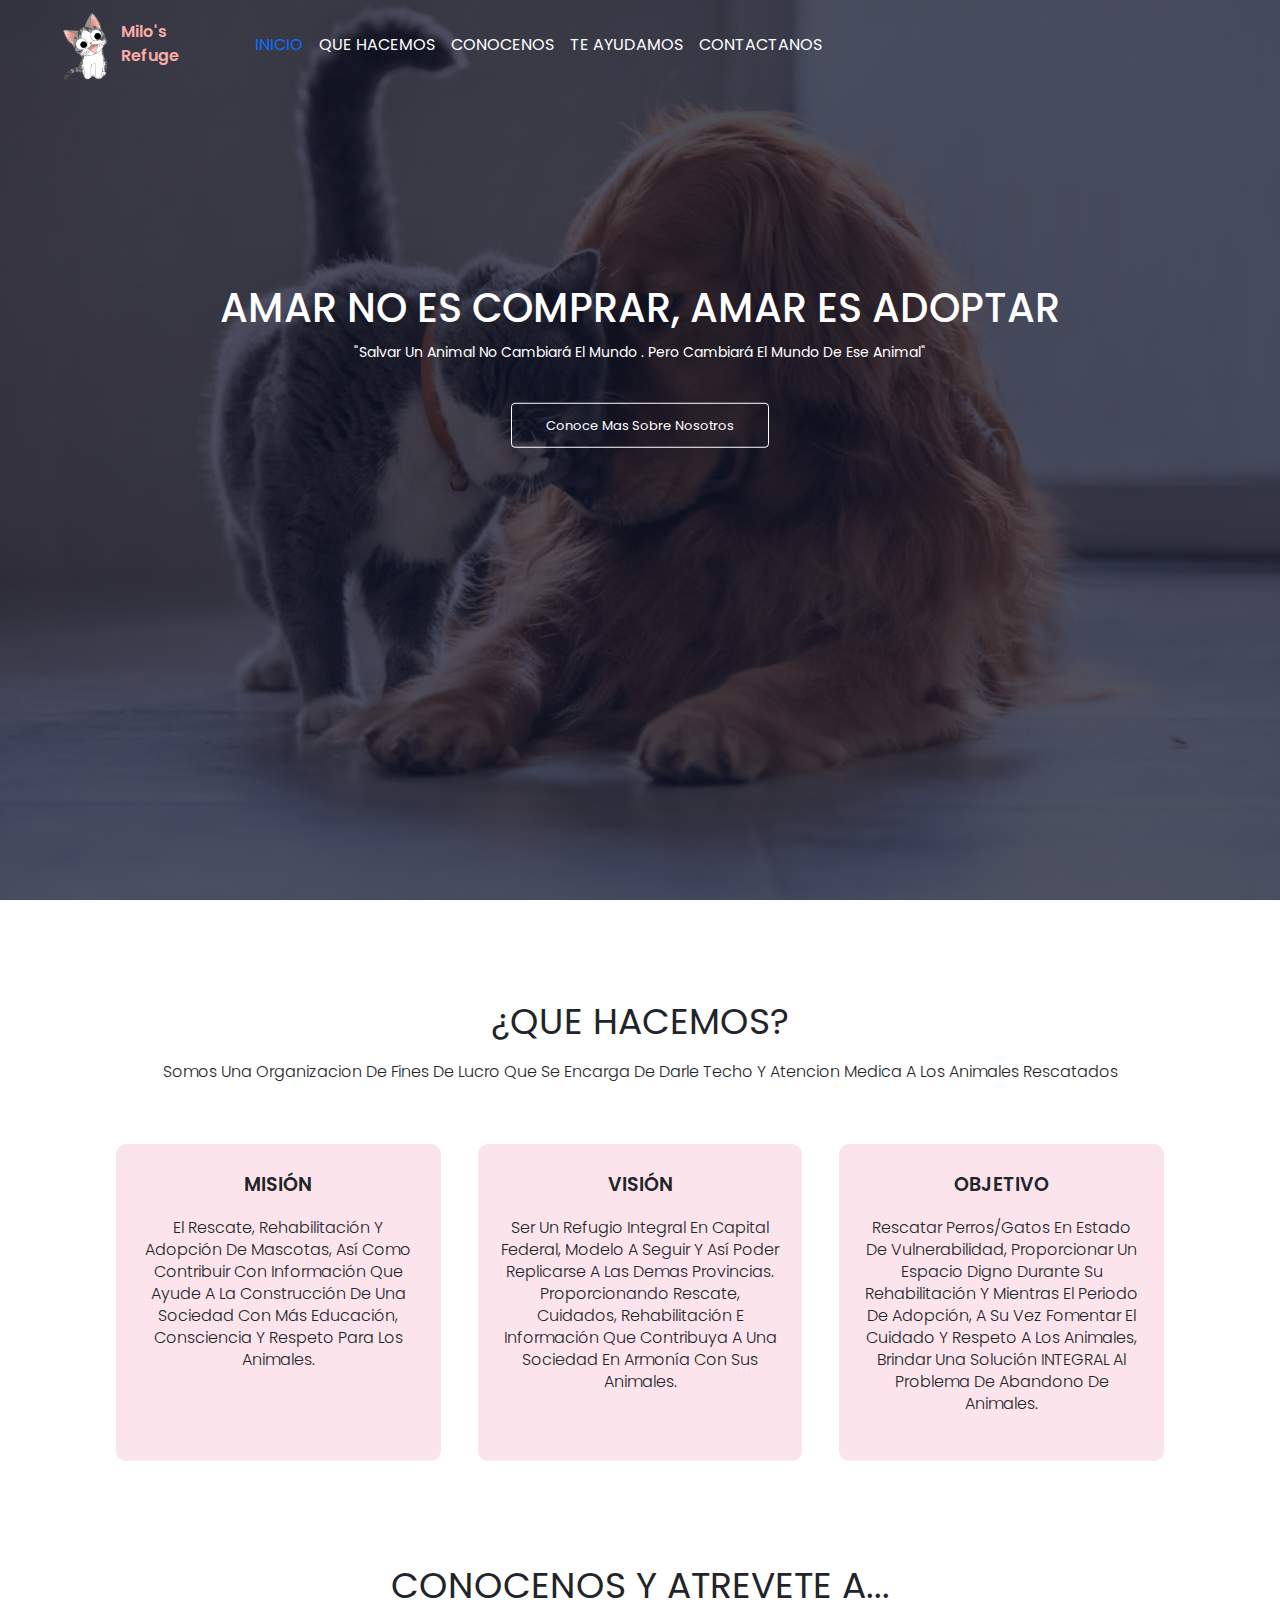
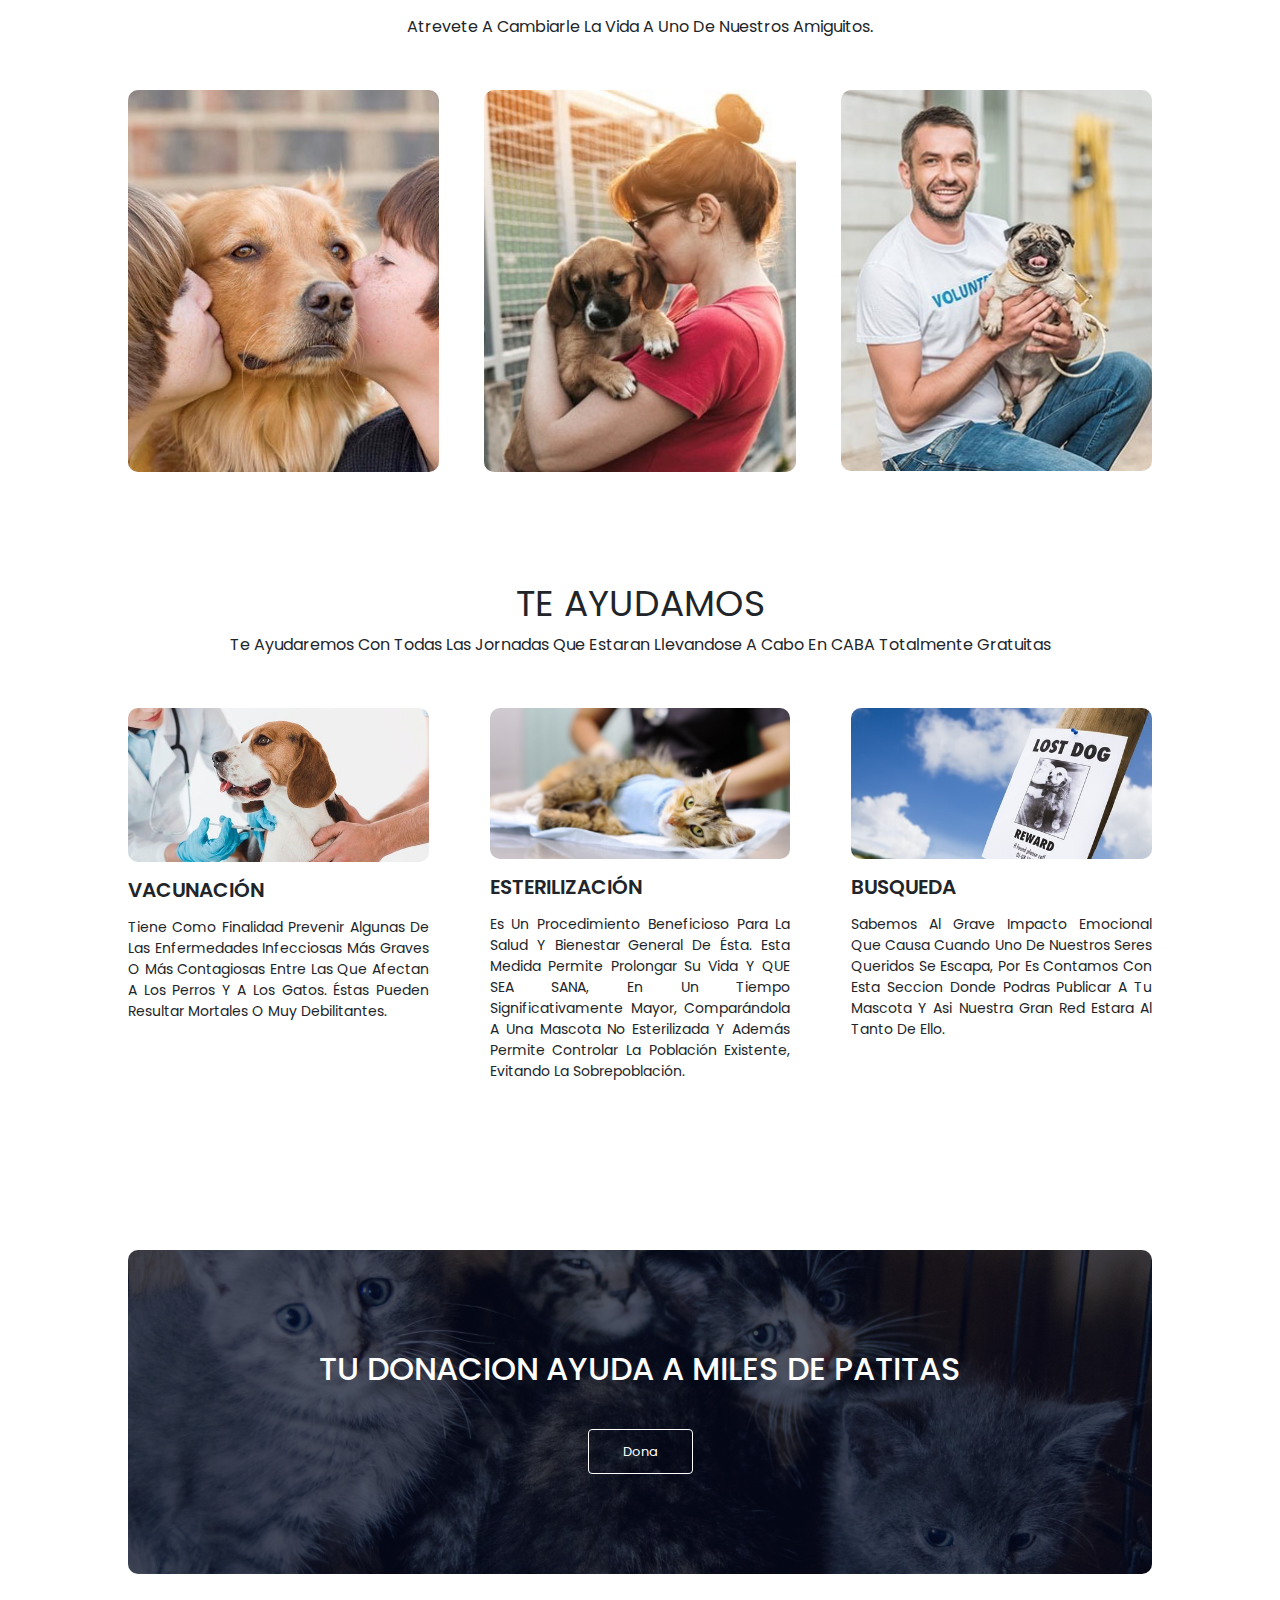
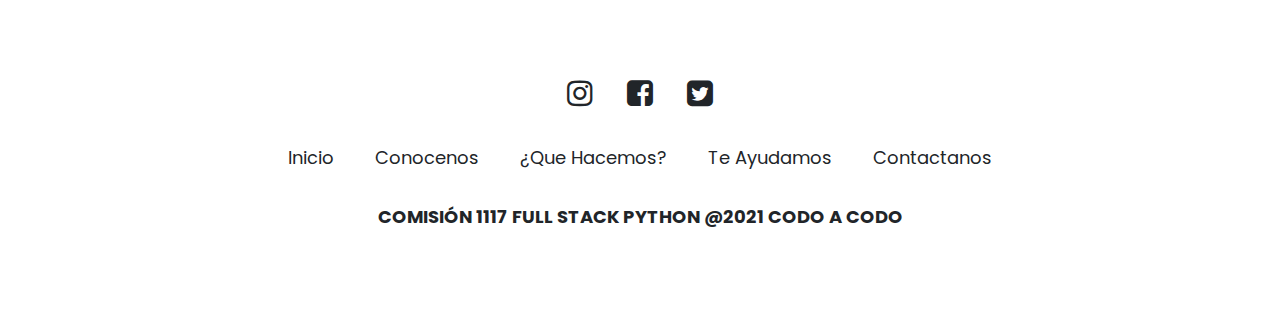
==== commit 525e410b: "quitanto los lorem, sustituyendolo con la informacion del refugio" ====
--- a/index.html
+++ b/index.html
@@ -54,29 +54,38 @@
 
     <section class="box-section">
         <h1>¿que hacemos?</h1>
-            <p>Lorem ipsum dolor sit amet consectetur adipisicing elit.</p>
+            <p>somos una organizacion de fines de lucro que se encarga de darle 
+                techo y atencion medica a los animales rescatados</p>
     
             <div class="row">
                 <div class="box-col">
-                    <h3>adopta</h3>
-                    <p>Lorem ipsum, dolor sit amet consectetur adipisicing elit. 
-                        Voluptatem inventore deleniti vitae dolores eaque iure tempore? 
-                        Ex, debitis, porro illum officia beatae aliquam soluta, provident 
-                        explicabo veniam natus alias rerum.</p>
+                    <h3>misión</h3>
+                    <div class="mision"> 
+                    <p>El Rescate, rehabilitación y adopción de mascotas, así 
+                        como contribuir con información que ayude a la construcción 
+                        de una sociedad con más educación, consciencia y respeto para 
+                        los animales.</p>
+                    </div>
                 </div>
                 <div class="box-col">
-                    <h3>apadrina</h3>
-                    <p>Lorem ipsum, dolor sit amet consectetur adipisicing elit. 
-                        Voluptatem inventore deleniti vitae dolores eaque iure tempore? 
-                        Ex, debitis, porro illum officia beatae aliquam soluta, provident 
-                        explicabo veniam natus alias rerum.</p>
+                    <h3>visión</h3>
+                    <div class="vision">                    
+                        <p>Ser un refugio integral en capital federal, modelo a seguir y  así poder 
+                        replicarse a las demas provincias. Proporcionando rescate, cuidados, 
+                        rehabilitación e información que contribuya a una sociedad en armonía 
+                        con sus animales.</p>
+                    </div>
+
                 </div>
                 <div class="box-col">
-                    <h3>¿quieres ser voluntario?</h3>
-                    <p>Lorem ipsum, dolor sit amet consectetur adipisicing elit. 
-                        Voluptatem inventore deleniti vitae dolores eaque iure tempore? 
-                        Ex, debitis, porro illum officia beatae aliquam soluta, provident 
-                        explicabo veniam natus alias rerum.</p>
+                    <h3>objetivo</h3>
+                    <div class="objetivos">
+                    <p>Rescatar perros/gatos en estado de vulnerabilidad,
+                    Proporcionar un espacio digno durante su rehabilitación  
+                    y mientras el periodo de adopción, a su vez Fomentar el 
+                    cuidado y respeto a los animales, brindar una Solución INTEGRAL 
+                    al problema de abandono de animales.</p>
+                    </div>
                 </div>
             </div>
         </section>
@@ -85,7 +94,7 @@
 
     <section class="box-sectionDos">
         <h1>conocenos y atrevete a...</h1>
-            <p>Lorem ipsum dolor sit amet consectetur adipisicing elit.</p>
+            <p>atrevete a cambiarle la vida a uno de nuestros amiguitos.</p>
 
             <div class="row">
                 <div class="box-colDos">
@@ -113,26 +122,33 @@
 
     <section class="ayuda">
         <h1> te ayudamos </h1> 
-        <p>Lorem ipsum dolor sit amet consectetur adipisicing elit.</p>
+        <p>te ayudaremos con todas las jornadas que estaran llevandose a cabo en CABA totalmente gratuitas</p>
 
         <div class="row">
             <div class="ayuda-col">
                 <img src="assets/vacunacion.jpg" alt="vacunacion">
-                <h4>vacunacion</h4>
-                <p>Lorem ipsum dolor sit amet consectetur adipisicing elit.
-                    Inventore a unde error, fugit libero consequatur.</p>
+                <h4>vacunación</h4>
+                <p>tiene como finalidad prevenir algunas de las enfermedades 
+                    infecciosas más graves o más contagiosas entre las que afectan 
+                    a los perros y a los gatos. Éstas pueden resultar mortales o muy 
+                    debilitantes.</p>
             </div>
             <div class="ayuda-col">
                 <img src="assets/castracion.jpg" alt="castracion">
-                <h4>castracion</h4>
-                <p>Lorem ipsum dolor sit amet consectetur adipisicing elit.
-                    Inventore a unde error, fugit libero consequatur.</p>
+                <h4>esterilización</h4>
+                <p>es un procedimiento beneficioso para la salud y bienestar general 
+                    de ésta. Esta medida permite prolongar su vida Y QUE SEA SANA, 
+                    en un tiempo significativamente mayor, comparándola a una mascota 
+                    no esterilizada y además permite controlar la población existente, 
+                    evitando la sobrepoblación.</p>
             </div>
             <div class="ayuda-col">
                 <img src="assets/se busca.jpg" alt="extraviado">
                 <h4>busqueda</h4>
-                <p>Lorem ipsum dolor sit amet consectetur adipisicing elit.
-                    Inventore a unde error, fugit libero consequatur.</p>
+                <p>sabemos al grave impacto emocional que causa cuando uno de nuestros 
+                    seres queridos se escapa, por es contamos con esta seccion donde 
+                    podras publicar a tu mascota y asi nuestra gran red estara al tanto 
+                    de ello.</p>
             </div>
         </div>
     </section>
--- a/CSS/style.css
+++ b/CSS/style.css
@@ -9,7 +9,7 @@
 .header {
     min-height: 100vh;
     width: 100%;
-    background-image: linear-gradient(rgba(4, 9, 30, 0.7), rgba(4, 9, 30, 0.7)), url(/milosRefugio/assets/bannerPrincipal.jpg);
+    background-image: linear-gradient(rgba(4, 9, 30, 0.7), rgba(4, 9, 30, 0.7)), url(../assets/bannerPrincipal.jpg);
     background-position: center;
     background-size: cover;
     position: relative;
@@ -146,11 +146,11 @@
 }
 
 .box-section p {
-    color: #777;
-    font-size: 14px;
+    font-size: 16px;
     font-weight: 300;
     line-height: 22px;
     padding: 10px;
+    text-transform: capitalize;
 
 }
 
@@ -171,12 +171,16 @@
 }
 
 .box-col h3 {
-    font-size: 17px;
+    font-size: 19px;
     text-transform: uppercase;
     text-align: center;
     font-weight: 600;
     margin: 10px 0;
 }
+
+
+
+
 
 .box-col:hover {
     box-shadow: 0 0 20px 0 rgba(0, 0, 0, 0.2)
@@ -205,6 +209,11 @@
     text-transform: uppercase;
     font-size: 36px;
     font-weight: 400;
+}
+
+.box-sectionDos p {
+    font-size: 16px;
+    text-transform: capitalize;
 }
 
 .box-colDos {
@@ -269,7 +278,11 @@
     text-transform: uppercase;
     font-size: 36px;
     font-weight: 400;
-
+}
+
+.ayuda p {
+    font-size: 16px;
+    text-transform: capitalize;
 }
 
 .ayuda-col {
@@ -285,8 +298,9 @@
 }
 
 .ayuda-col p {
+    font-size: 14px;
     padding: 0;
-    text-align: left;
+    text-align: justify;
 }
 
 .ayuda-col h4 {
@@ -305,7 +319,7 @@
 .donacion {
     margin: 100px auto;
     width: 80%;
-    background-image: linear-gradient(rgba(4, 9, 30, 0.7), rgba(4, 9, 30, 0.7)), url(/milosRefugio/assets/donacion.jpg);
+    background-image: linear-gradient(rgba(4, 9, 30, 0.7), rgba(4, 9, 30, 0.7)), url(../assets/donacion.jpg);
     background-position: center;
     background-size: cover;
     text-align: center;
@@ -335,7 +349,7 @@
 .sub-header {
     min-height: 60vh;
     width: 100%;
-    background-image: linear-gradient(rgba(4, 9, 30, 0.7), rgba(4, 9, 30, 0.7)), url(/milosRefugio/assets/bannerPuppies.jpg);
+    background-image: linear-gradient(rgba(4, 9, 30, 0.7), rgba(4, 9, 30, 0.7)), url(../assets/bannerPuppies.jpg);
     background-position: center;
     background-size: cover;
     color: #fff;
@@ -398,7 +412,7 @@
 .sub-header-section {
     min-height: 60vh;
     width: 100%;
-    background-image: linear-gradient(rgba(4, 9, 30, 0.7), rgba(4, 9, 30, 0.7)), url(/milosRefugio/assets/bannerCat.jpg);
+    background-image: linear-gradient(rgba(4, 9, 30, 0.7), rgba(4, 9, 30, 0.7)), url(../assets/bannerCat.jpg);
     background-position: center;
     background-size: cover;
 }
@@ -460,7 +474,7 @@
 .header-ayuda {
     min-height: 60vh;
     width: 100%;
-    background-image: linear-gradient(rgba(4, 9, 30, 0.7), rgba(4, 9, 30, 0.7)), url(/milosRefugio/assets/bannerCatDog.jpg);
+    background-image: linear-gradient(rgba(4, 9, 30, 0.7), rgba(4, 9, 30, 0.7)), url(../assets/bannerCatDog.jpg);
     background-position: center;
     background-size: cover;
     color: #fff;
@@ -534,7 +548,7 @@
 .header-contacto {
     min-height: 60vh;
     width: 100%;
-    background-image: linear-gradient(rgba(4, 9, 30, 0.7), rgba(4, 9, 30, 0.7)), url(/milosRefugio/assets/bannerContactos.jpeg);
+    background-image: linear-gradient(rgba(4, 9, 30, 0.7), rgba(4, 9, 30, 0.7)), url(../assets/bannerContactos.jpeg);
     background-position: center;
     background-size: cover;
     color: #fff;
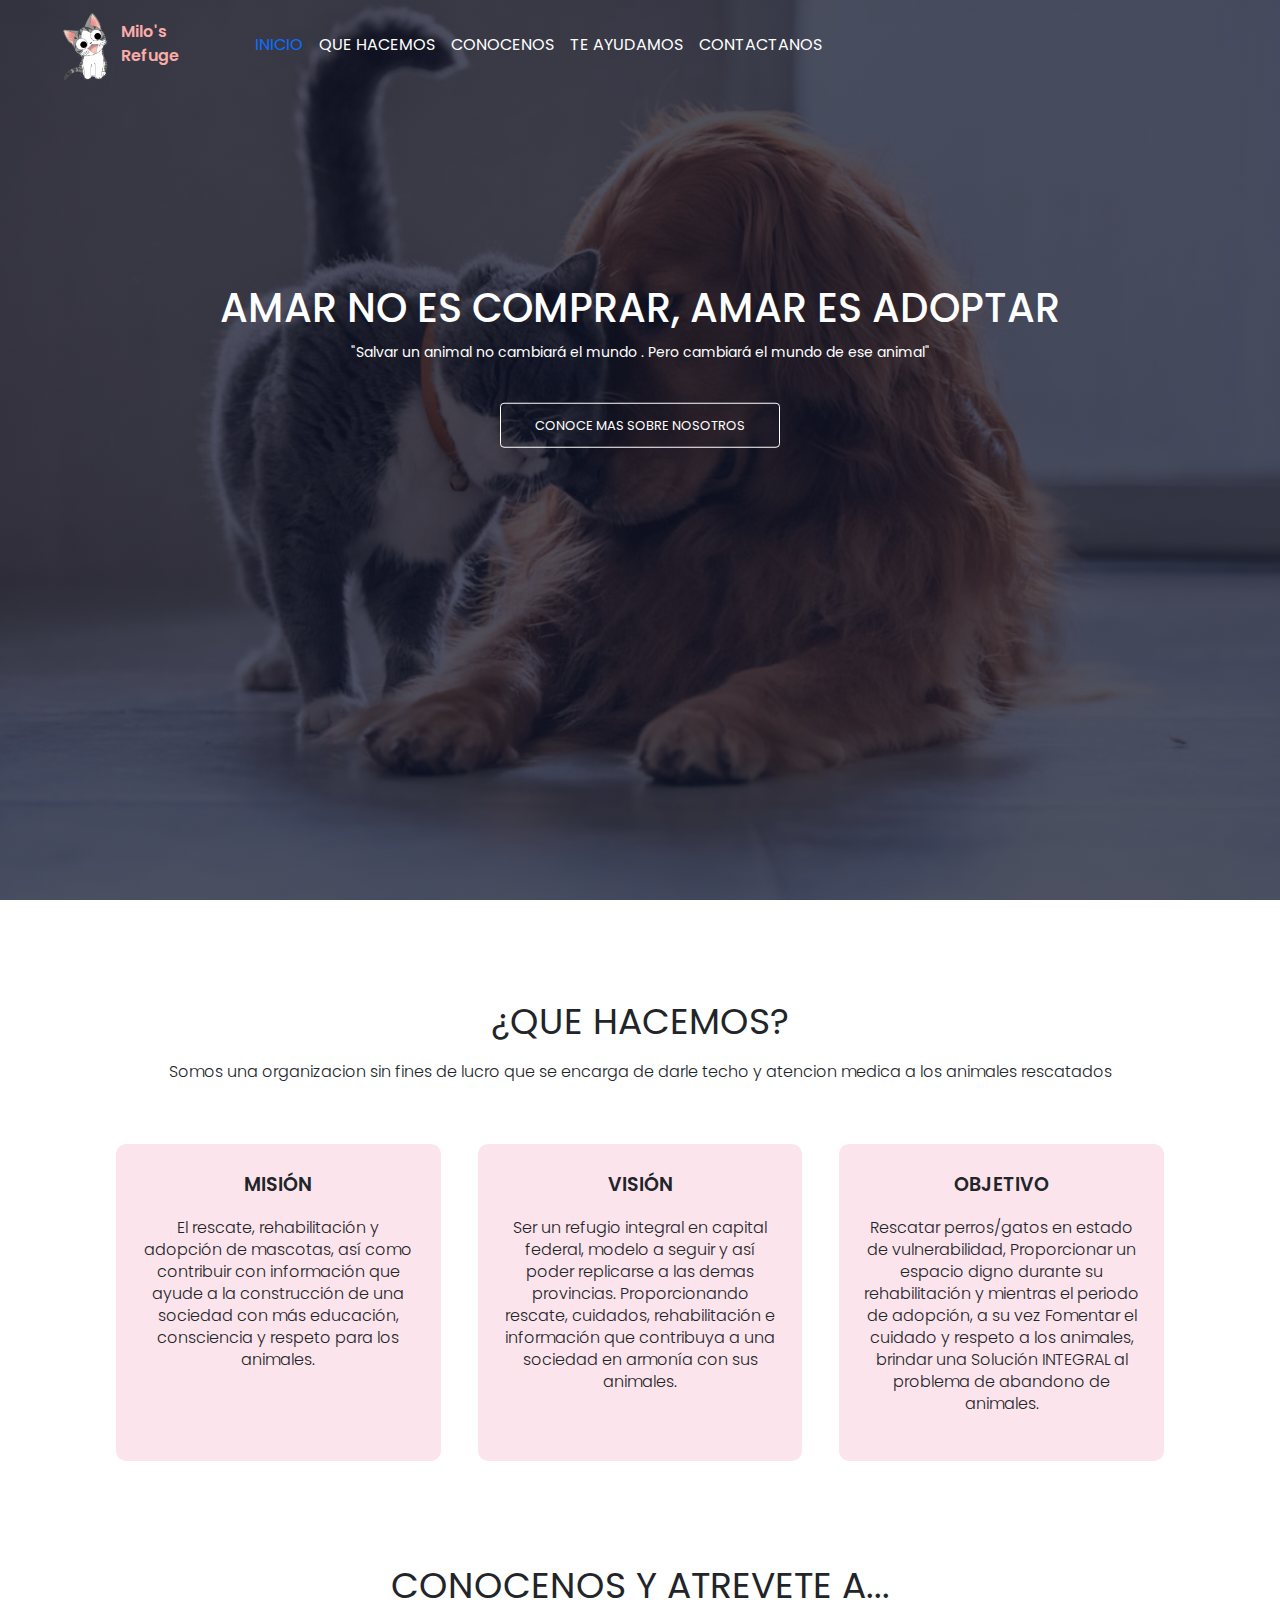
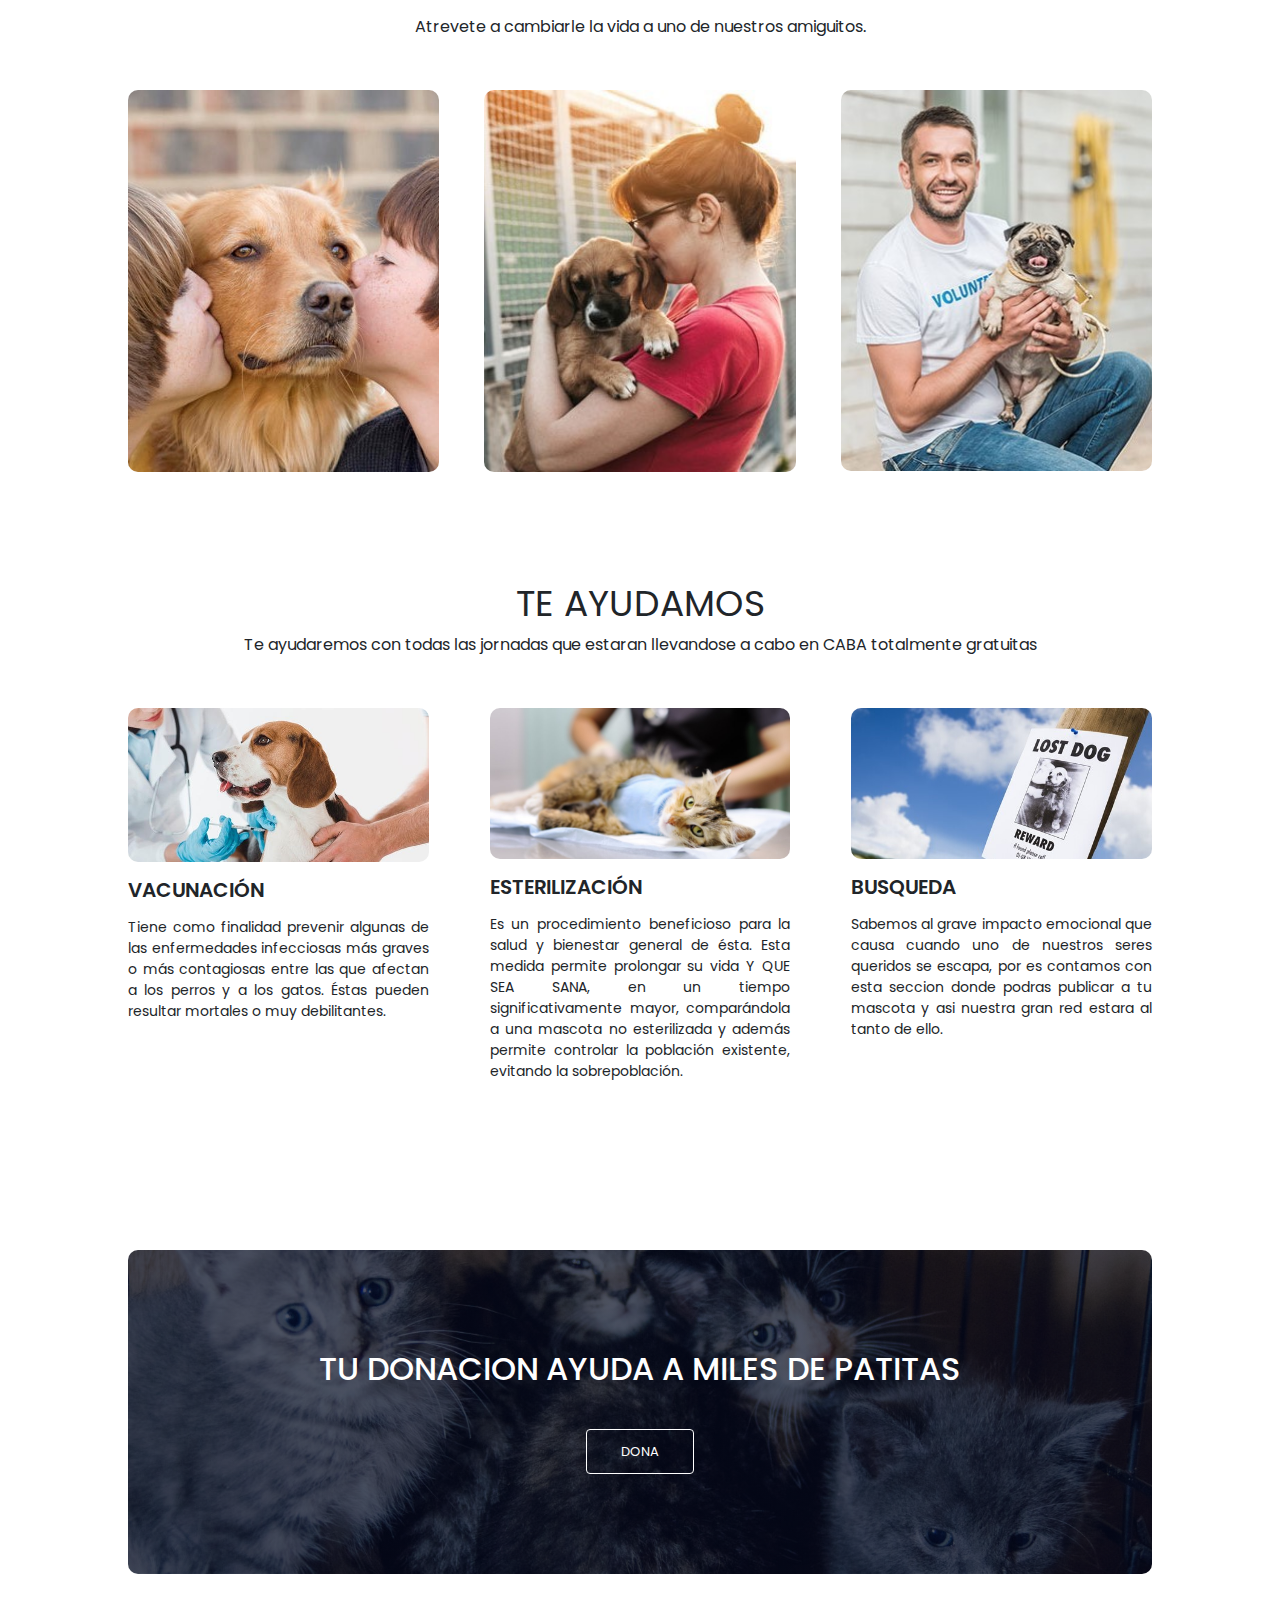
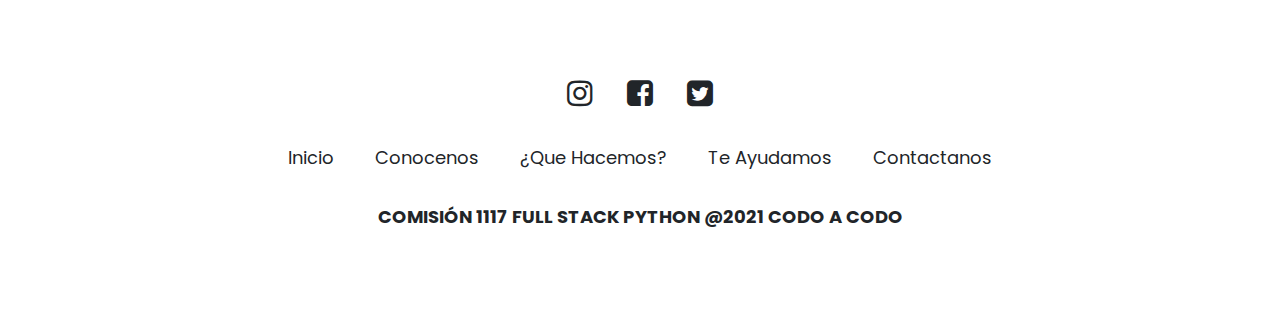
==== commit 8fafd4da: "terminado" ====
--- a/index.html
+++ b/index.html
@@ -43,7 +43,7 @@
         </div>
         <div class="text-box">
             <h1>amar no es comprar, amar es adoptar</h1>
-                <p>"salvar un animal no cambiará el mundo . pero cambiará el mundo de ese animal"</p>
+                <p>"Salvar un animal no cambiará el mundo . Pero cambiará el mundo de ese animal"</p>
                 <a href="" class="btn">conoce mas sobre nosotros</a>
         </div>
       </nav>
@@ -54,14 +54,14 @@
 
     <section class="box-section">
         <h1>¿que hacemos?</h1>
-            <p>somos una organizacion de fines de lucro que se encarga de darle 
+            <p>Somos una organizacion sin fines de lucro que se encarga de darle 
                 techo y atencion medica a los animales rescatados</p>
     
             <div class="row">
                 <div class="box-col">
                     <h3>misión</h3>
                     <div class="mision"> 
-                    <p>El Rescate, rehabilitación y adopción de mascotas, así 
+                    <p>El rescate, rehabilitación y adopción de mascotas, así 
                         como contribuir con información que ayude a la construcción 
                         de una sociedad con más educación, consciencia y respeto para 
                         los animales.</p>
@@ -94,7 +94,7 @@
 
     <section class="box-sectionDos">
         <h1>conocenos y atrevete a...</h1>
-            <p>atrevete a cambiarle la vida a uno de nuestros amiguitos.</p>
+            <p>Atrevete a cambiarle la vida a uno de nuestros amiguitos.</p>
 
             <div class="row">
                 <div class="box-colDos">
@@ -122,13 +122,13 @@
 
     <section class="ayuda">
         <h1> te ayudamos </h1> 
-        <p>te ayudaremos con todas las jornadas que estaran llevandose a cabo en CABA totalmente gratuitas</p>
+        <p>Te ayudaremos con todas las jornadas que estaran llevandose a cabo en CABA totalmente gratuitas</p>
 
         <div class="row">
             <div class="ayuda-col">
                 <img src="assets/vacunacion.jpg" alt="vacunacion">
                 <h4>vacunación</h4>
-                <p>tiene como finalidad prevenir algunas de las enfermedades 
+                <p>Tiene como finalidad prevenir algunas de las enfermedades 
                     infecciosas más graves o más contagiosas entre las que afectan 
                     a los perros y a los gatos. Éstas pueden resultar mortales o muy 
                     debilitantes.</p>
@@ -136,7 +136,7 @@
             <div class="ayuda-col">
                 <img src="assets/castracion.jpg" alt="castracion">
                 <h4>esterilización</h4>
-                <p>es un procedimiento beneficioso para la salud y bienestar general 
+                <p>Es un procedimiento beneficioso para la salud y bienestar general 
                     de ésta. Esta medida permite prolongar su vida Y QUE SEA SANA, 
                     en un tiempo significativamente mayor, comparándola a una mascota 
                     no esterilizada y además permite controlar la población existente, 
@@ -145,7 +145,7 @@
             <div class="ayuda-col">
                 <img src="assets/se busca.jpg" alt="extraviado">
                 <h4>busqueda</h4>
-                <p>sabemos al grave impacto emocional que causa cuando uno de nuestros 
+                <p>Sabemos al grave impacto emocional que causa cuando uno de nuestros 
                     seres queridos se escapa, por es contamos con esta seccion donde 
                     podras publicar a tu mascota y asi nuestra gran red estara al tanto 
                     de ello.</p>
--- a/CSS/style.css
+++ b/CSS/style.css
@@ -18,7 +18,6 @@
 nav img {
     padding-top: 1%;
     width: 70px;
-
 }
 
 nav {
@@ -72,7 +71,6 @@
     margin: 10px 0 40px;
     font-size: 14px;
     color: #fff;
-    text-transform: capitalize;
 }
 
 .btn {
@@ -85,7 +83,7 @@
     background: transparent;
     position: relative;
     cursor: pointer;
-    text-transform: capitalize;
+    text-transform: uppercase;
 }
 
 .btn:hover {
@@ -128,6 +126,25 @@
     }
 }
 
+@media screen and (max-width: 330px) {
+
+    .text-box {
+        margin-top: 85%;
+    }
+
+    .text-box h1 {
+        font-size: 20px;
+    }
+
+    .text-box p {
+        font-size: 12px;
+    }
+
+    nav img {
+        margin-top: 4%;
+    }
+}
+
 /*--------------- FIN --------------*/
 
 /*-------------- SECCION 1 ----------------*/
@@ -150,7 +167,6 @@
     font-weight: 300;
     line-height: 22px;
     padding: 10px;
-    text-transform: capitalize;
 
 }
 
@@ -178,10 +194,6 @@
     margin: 10px 0;
 }
 
-
-
-
-
 .box-col:hover {
     box-shadow: 0 0 20px 0 rgba(0, 0, 0, 0.2)
 }
@@ -213,7 +225,6 @@
 
 .box-sectionDos p {
     font-size: 16px;
-    text-transform: capitalize;
 }
 
 .box-colDos {
@@ -282,7 +293,6 @@
 
 .ayuda p {
     font-size: 16px;
-    text-transform: capitalize;
 }
 
 .ayuda-col {
@@ -467,6 +477,19 @@
     text-align: justify;
 }
 
+@media screen and (max-width: 330px) {
+
+    .boxContentDos p {
+        font-size: 12px;
+        padding-left: 15%;
+        padding-right: 15%;
+    }
+
+    .sub-header-section h1 {
+        font-size: 23px;
+    }
+}
+
 /*---------------- FIN -------------------*/
 
 /*----------------- AYUDAMOS SECCION ----------------*/
@@ -492,7 +515,6 @@
 }
 
 .ayudantia p {
-    text-transform: capitalize;
     text-align: justify;
 }
 
@@ -597,7 +619,6 @@
 
 .contactanos-col div p {
     padding: 0;
-    text-transform: capitalize;
     font-size: 16px;
 }
 
@@ -608,52 +629,53 @@
     text-transform: uppercase;
 }
 
-.contactanos-col input textarea {
-    width: 100%;
-    padding: 15px;
-    margin-bottom: 17px;
-    outline: none;
-    border: 3px solid #faaca8;
+.contactanos-col h2 {
+    text-transform: uppercase;
+    font-weight: 400;
+    background: #faaca8;
+    text-align: center;
+    color: #fff;
+    border-bottom: 5px solid #777;
 }
 
 .form {
-    max-inline-size: 550px;
-    margin: auto;
-}
-
-.form label {
+    padding: 25px 30px;
+}
+
+.form-box {
+    padding-bottom: 10px;
+    margin-bottom: 5px;
+}
+
+.form-box input {
     display: block;
-    margin-block-start: 1em;
-    margin-block-end: .5em;
-    padding-inline-start: .5em;
-}
-
-.form label span {
-    color: #DA1414;
-}
-
-.form input,
-.form textarea {
-    box-sizing: border-box;
-    width: 100%;
-    font-size: 1rem;
-    padding: .8em;
-    border-radius: 10px;
-    border: 1px solid #777;
-}
-
-
-input::-webkit-input-placeholder {
-    color: #0F0A0A88;
-}
-
-.contact {
-    margin-block-end: 5em;
-}
-
-.tag {
-    text-transform: uppercase;
-    text-align: center;
+    width: 100%;
+    border-radius: 5px;
+    padding: 7px;
+    font-size: 16px;
+    margin-top: 7px;
+    margin-left: 10px;
+}
+
+.form-box input:focus {
+    outline-color: #faaca8;
+}
+
+.form-box .error-text {
+    color: #CB4335;
+    visibility: hidden;
+}
+
+.form-box .form-error input {
+    border-bottom: 2px solid #CB4335;
+}
+
+.form-box .form-error .error-text {
+    visibility: visible;
+}
+
+.form-box .form-success input {
+    border-bottom: 2px solid #560fc7;
 }
 
 /*------------------ FOOTER --------------------*/
